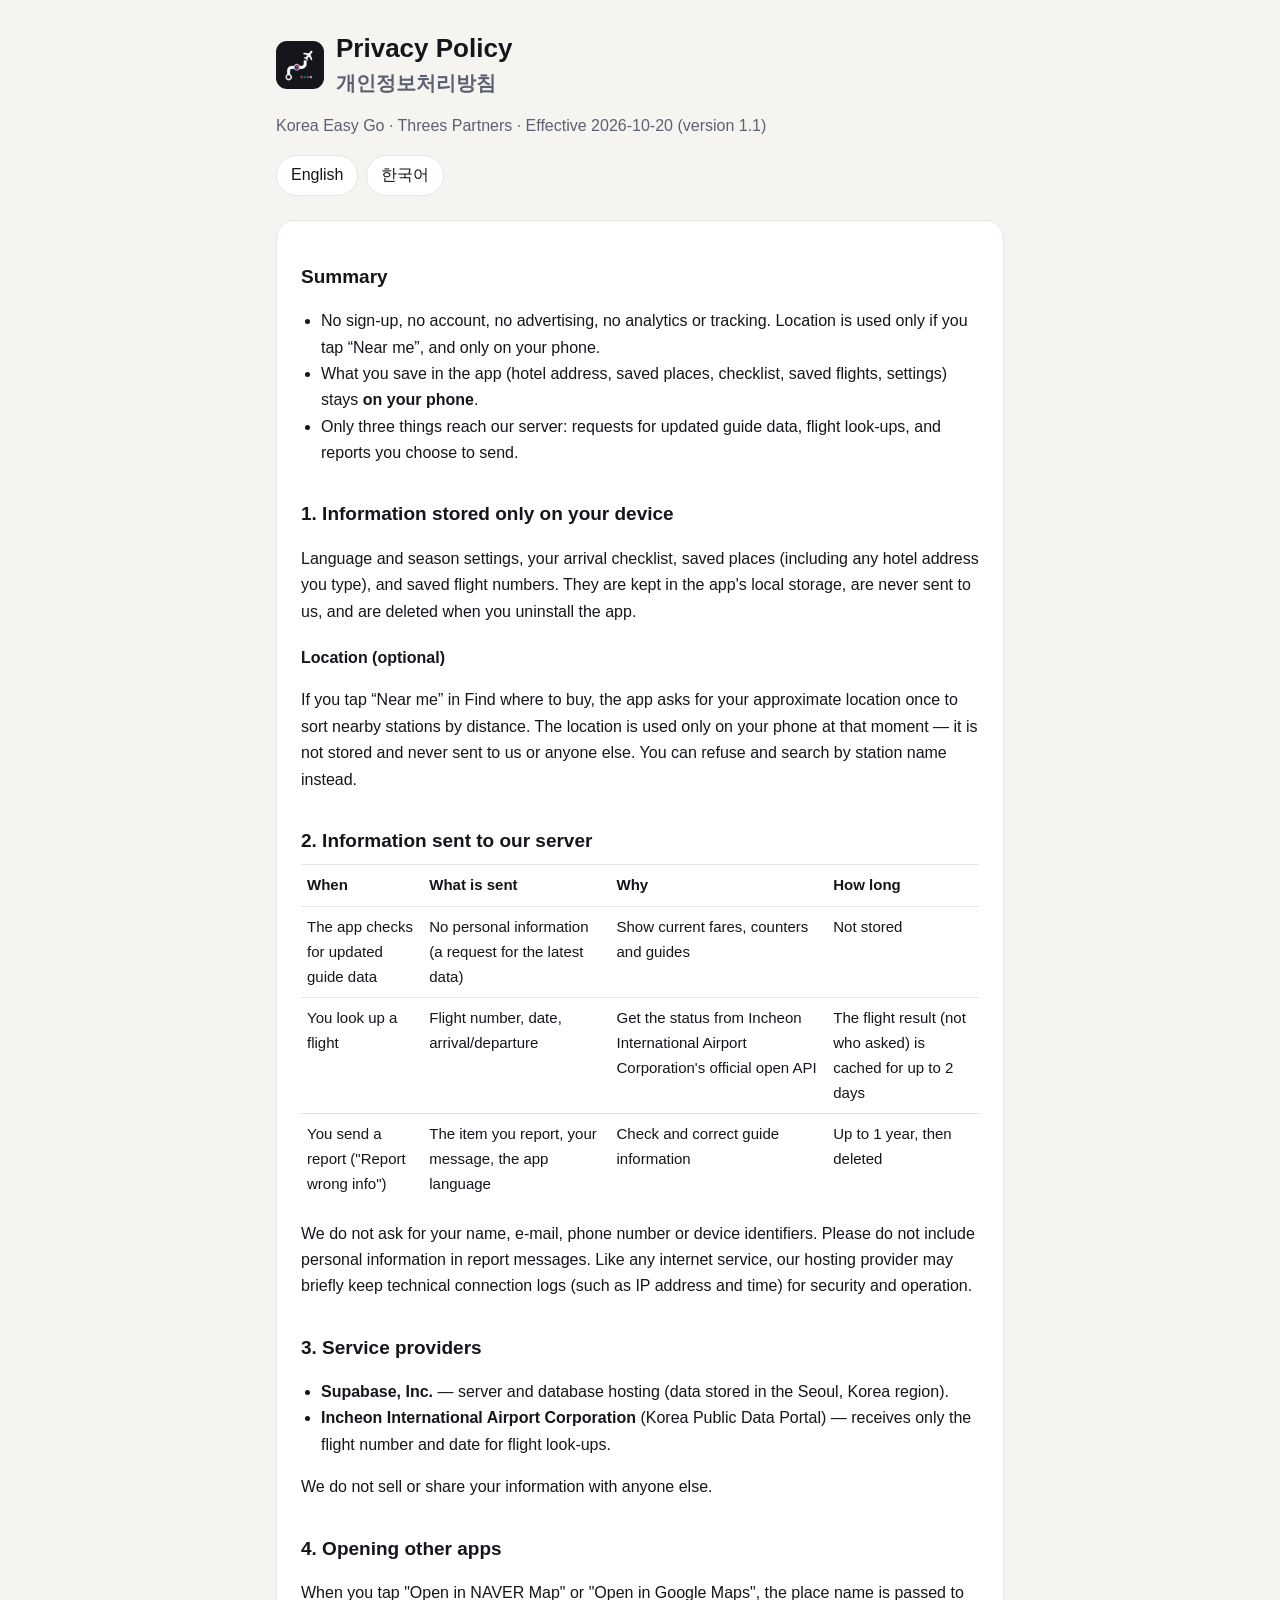
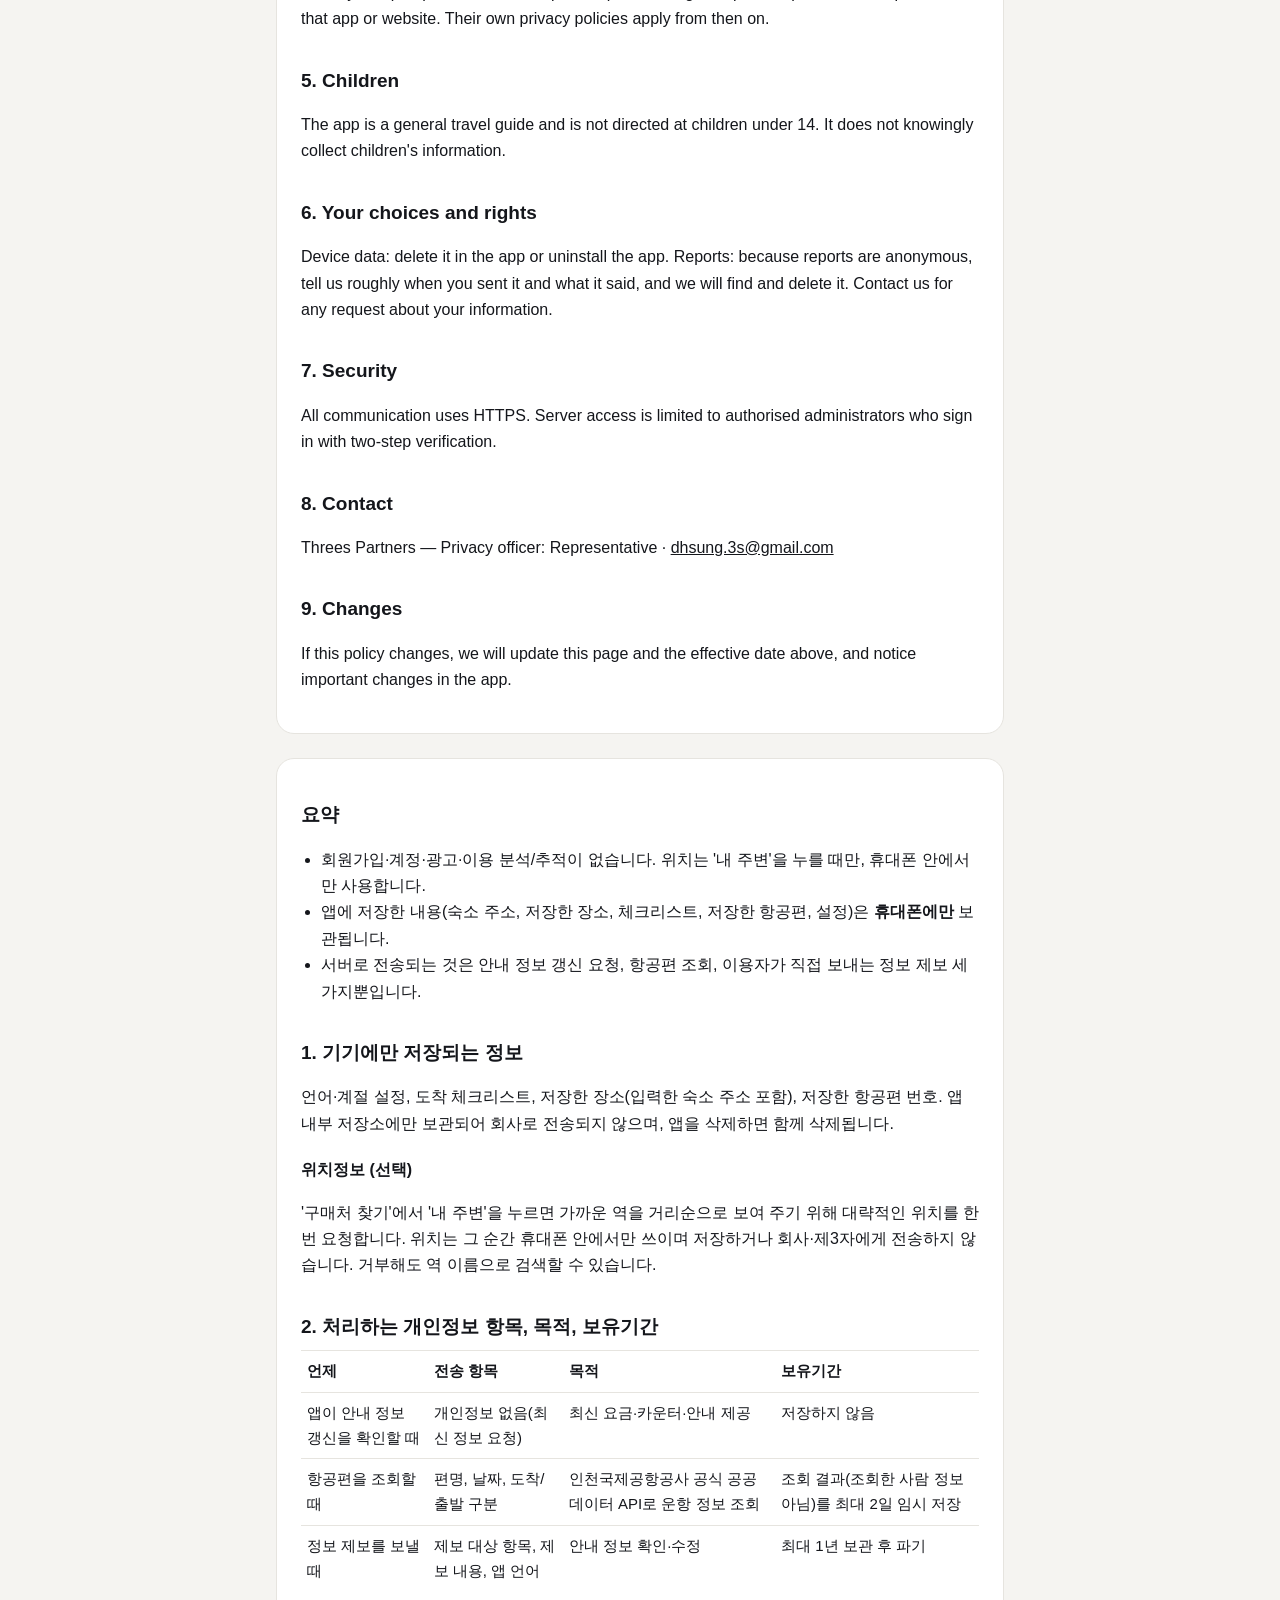
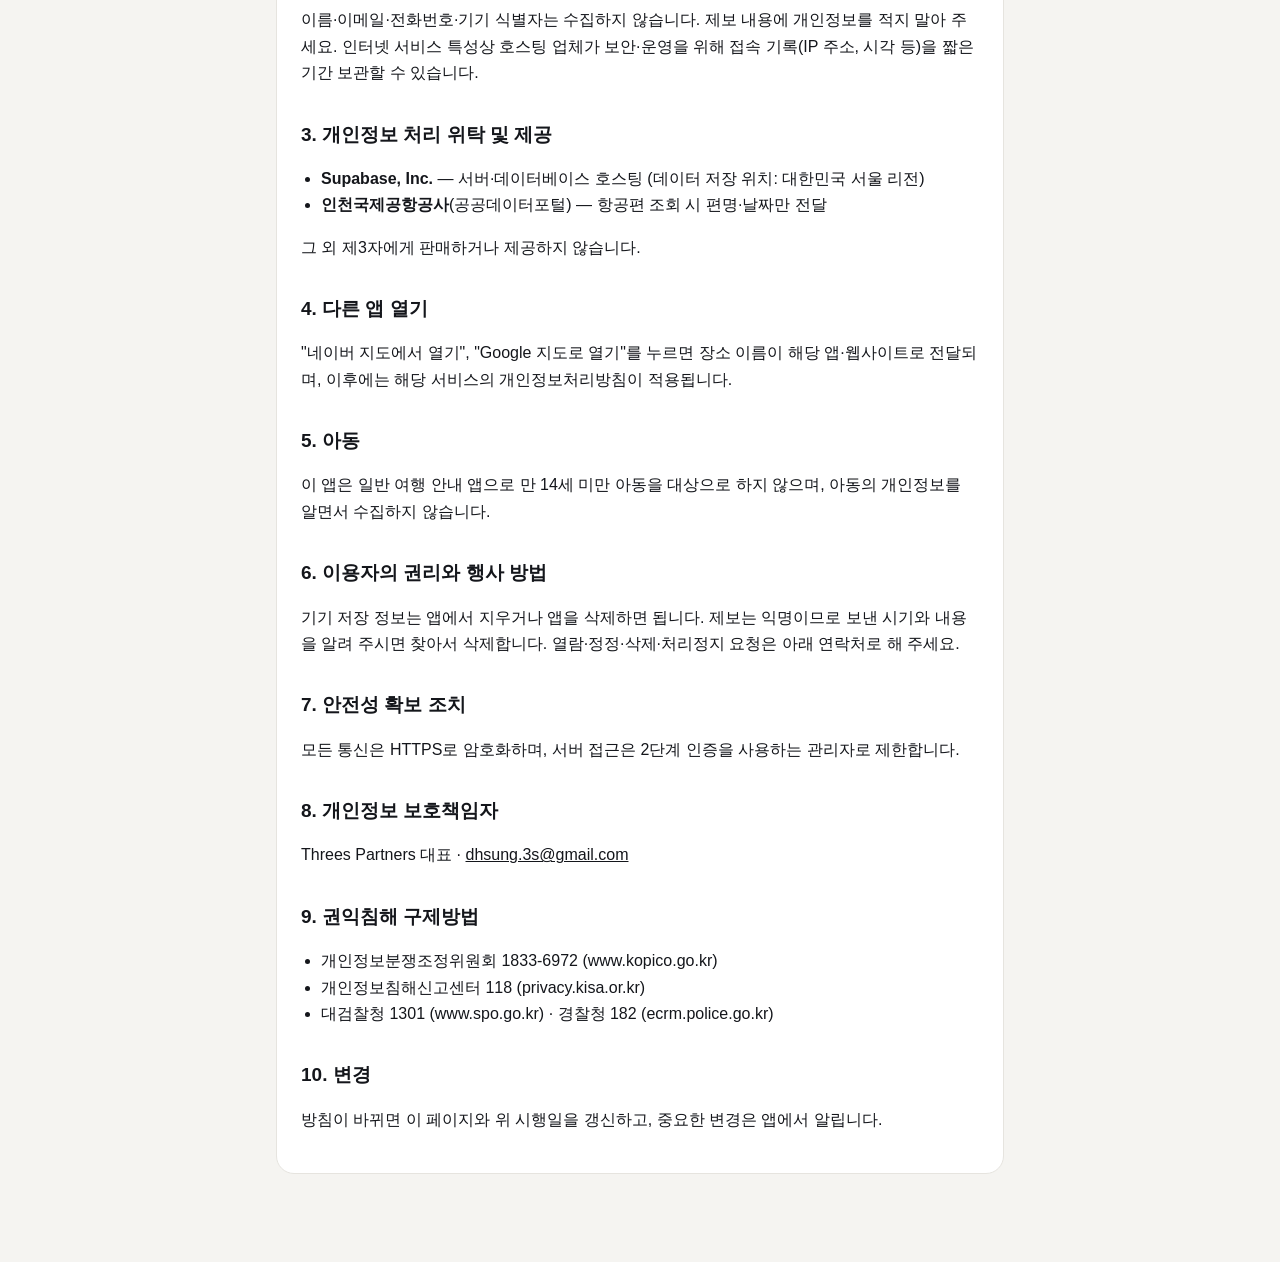
==== privacy/index.html @ 5c0b3c3f "Add files via upload" ====
<!doctype html>
<html lang="en">
<head>
<meta charset="utf-8">
<meta name="viewport" content="width=device-width,initial-scale=1">
<title>Privacy Policy — Korea Easy Go</title>
<link rel="icon" href="../icon.png">
<link rel="stylesheet" href="../style.css">
</head>
<body>
<main>
  <header><img src="../icon.png" alt=""><h1>Privacy Policy<br><span class="muted" style="font-size:20px">개인정보처리방침</span></h1></header>
  <p class="muted">Korea Easy Go · Threes Partners · Effective 2026-10-20 (version 1.1)</p>
  <nav class="lang"><a href="#en">English</a><a href="#ko">한국어</a></nav>

  <!-- ─────────────────────────── English ─────────────────────────── -->
  <section id="en" lang="en">
    <h2>Summary</h2>
    <ul>
      <li>No sign-up, no account, no advertising, no analytics or tracking. Location is used only if you tap “Near me”, and only on your phone.</li>
      <li>What you save in the app (hotel address, saved places, checklist, saved flights, settings) stays <strong>on your phone</strong>.</li>
      <li>Only three things reach our server: requests for updated guide data, flight look-ups, and reports you choose to send.</li>
    </ul>

    <h2>1. Information stored only on your device</h2>
    <p>Language and season settings, your arrival checklist, saved places (including any hotel address you type), and saved flight numbers.
      They are kept in the app's local storage, are never sent to us, and are deleted when you uninstall the app.</p>
    <h3>Location (optional)</h3>
    <p>If you tap “Near me” in Find where to buy, the app asks for your approximate location once to sort nearby stations by distance.
      The location is used only on your phone at that moment — it is not stored and never sent to us or anyone else. You can refuse and search by station name instead.</p>

    <h2>2. Information sent to our server</h2>
    <table>
      <tr><th>When</th><th>What is sent</th><th>Why</th><th>How long</th></tr>
      <tr><td>The app checks for updated guide data</td><td>No personal information (a request for the latest data)</td><td>Show current fares, counters and guides</td><td>Not stored</td></tr>
      <tr><td>You look up a flight</td><td>Flight number, date, arrival/departure</td><td>Get the status from Incheon International Airport Corporation's official open API</td><td>The flight result (not who asked) is cached for up to 2 days</td></tr>
      <tr><td>You send a report ("Report wrong info")</td><td>The item you report, your message, the app language</td><td>Check and correct guide information</td><td>Up to 1 year, then deleted</td></tr>
    </table>
    <p>We do not ask for your name, e-mail, phone number or device identifiers. Please do not include personal information in report messages.
      Like any internet service, our hosting provider may briefly keep technical connection logs (such as IP address and time) for security and operation.</p>

    <h2>3. Service providers</h2>
    <ul>
      <li><strong>Supabase, Inc.</strong> — server and database hosting (data stored in the Seoul, Korea region).</li>
      <li><strong>Incheon International Airport Corporation</strong> (Korea Public Data Portal) — receives only the flight number and date for flight look-ups.</li>
    </ul>
    <p>We do not sell or share your information with anyone else.</p>

    <h2>4. Opening other apps</h2>
    <p>When you tap "Open in NAVER Map" or "Open in Google Maps", the place name is passed to that app or website. Their own privacy policies apply from then on.</p>

    <h2>5. Children</h2>
    <p>The app is a general travel guide and is not directed at children under 14. It does not knowingly collect children's information.</p>

    <h2>6. Your choices and rights</h2>
    <p>Device data: delete it in the app or uninstall the app. Reports: because reports are anonymous, tell us roughly when you sent it and what it said, and we will find and delete it.
      Contact us for any request about your information.</p>

    <h2>7. Security</h2>
    <p>All communication uses HTTPS. Server access is limited to authorised administrators who sign in with two-step verification.</p>

    <h2>8. Contact</h2>
    <p>Threes Partners — Privacy officer: Representative · <a href="mailto:dhsung.3s@gmail.com">dhsung.3s@gmail.com</a></p>

    <h2>9. Changes</h2>
    <p>If this policy changes, we will update this page and the effective date above, and notice important changes in the app.</p>
  </section>

  <!-- ─────────────────────────── 한국어 ─────────────────────────── -->
  <section id="ko" lang="ko">
    <h2>요약</h2>
    <ul>
      <li>회원가입·계정·광고·이용 분석/추적이 없습니다. 위치는 '내 주변'을 누를 때만, 휴대폰 안에서만 사용합니다.</li>
      <li>앱에 저장한 내용(숙소 주소, 저장한 장소, 체크리스트, 저장한 항공편, 설정)은 <strong>휴대폰에만</strong> 보관됩니다.</li>
      <li>서버로 전송되는 것은 안내 정보 갱신 요청, 항공편 조회, 이용자가 직접 보내는 정보 제보 세 가지뿐입니다.</li>
    </ul>

    <h2>1. 기기에만 저장되는 정보</h2>
    <p>언어·계절 설정, 도착 체크리스트, 저장한 장소(입력한 숙소 주소 포함), 저장한 항공편 번호. 앱 내부 저장소에만 보관되어 회사로 전송되지 않으며, 앱을 삭제하면 함께 삭제됩니다.</p>
    <h3>위치정보 (선택)</h3>
    <p>'구매처 찾기'에서 '내 주변'을 누르면 가까운 역을 거리순으로 보여 주기 위해 대략적인 위치를 한 번 요청합니다.
      위치는 그 순간 휴대폰 안에서만 쓰이며 저장하거나 회사·제3자에게 전송하지 않습니다. 거부해도 역 이름으로 검색할 수 있습니다.</p>

    <h2>2. 처리하는 개인정보 항목, 목적, 보유기간</h2>
    <table>
      <tr><th>언제</th><th>전송 항목</th><th>목적</th><th>보유기간</th></tr>
      <tr><td>앱이 안내 정보 갱신을 확인할 때</td><td>개인정보 없음(최신 정보 요청)</td><td>최신 요금·카운터·안내 제공</td><td>저장하지 않음</td></tr>
      <tr><td>항공편을 조회할 때</td><td>편명, 날짜, 도착/출발 구분</td><td>인천국제공항공사 공식 공공데이터 API로 운항 정보 조회</td><td>조회 결과(조회한 사람 정보 아님)를 최대 2일 임시 저장</td></tr>
      <tr><td>정보 제보를 보낼 때</td><td>제보 대상 항목, 제보 내용, 앱 언어</td><td>안내 정보 확인·수정</td><td>최대 1년 보관 후 파기</td></tr>
    </table>
    <p>이름·이메일·전화번호·기기 식별자는 수집하지 않습니다. 제보 내용에 개인정보를 적지 말아 주세요.
      인터넷 서비스 특성상 호스팅 업체가 보안·운영을 위해 접속 기록(IP 주소, 시각 등)을 짧은 기간 보관할 수 있습니다.</p>

    <h2>3. 개인정보 처리 위탁 및 제공</h2>
    <ul>
      <li><strong>Supabase, Inc.</strong> — 서버·데이터베이스 호스팅 (데이터 저장 위치: 대한민국 서울 리전)</li>
      <li><strong>인천국제공항공사</strong>(공공데이터포털) — 항공편 조회 시 편명·날짜만 전달</li>
    </ul>
    <p>그 외 제3자에게 판매하거나 제공하지 않습니다.</p>

    <h2>4. 다른 앱 열기</h2>
    <p>"네이버 지도에서 열기", "Google 지도로 열기"를 누르면 장소 이름이 해당 앱·웹사이트로 전달되며, 이후에는 해당 서비스의 개인정보처리방침이 적용됩니다.</p>

    <h2>5. 아동</h2>
    <p>이 앱은 일반 여행 안내 앱으로 만 14세 미만 아동을 대상으로 하지 않으며, 아동의 개인정보를 알면서 수집하지 않습니다.</p>

    <h2>6. 이용자의 권리와 행사 방법</h2>
    <p>기기 저장 정보는 앱에서 지우거나 앱을 삭제하면 됩니다. 제보는 익명이므로 보낸 시기와 내용을 알려 주시면 찾아서 삭제합니다.
      열람·정정·삭제·처리정지 요청은 아래 연락처로 해 주세요.</p>

    <h2>7. 안전성 확보 조치</h2>
    <p>모든 통신은 HTTPS로 암호화하며, 서버 접근은 2단계 인증을 사용하는 관리자로 제한합니다.</p>

    <h2>8. 개인정보 보호책임자</h2>
    <p>Threes Partners 대표 · <a href="mailto:dhsung.3s@gmail.com">dhsung.3s@gmail.com</a></p>

    <h2>9. 권익침해 구제방법</h2>
    <ul>
      <li>개인정보분쟁조정위원회 1833-6972 (www.kopico.go.kr)</li>
      <li>개인정보침해신고센터 118 (privacy.kisa.or.kr)</li>
      <li>대검찰청 1301 (www.spo.go.kr) · 경찰청 182 (ecrm.police.go.kr)</li>
    </ul>

    <h2>10. 변경</h2>
    <p>방침이 바뀌면 이 페이지와 위 시행일을 갱신하고, 중요한 변경은 앱에서 알립니다.</p>
  </section>
</main>
</body>
</html>
---- style.css ----
:root{--ink:#14161B;--muted:#5B6170;--line:#E6E4DF;--canvas:#F5F4F1;--surface:#fff}
@media (prefers-color-scheme:dark){:root{--ink:#F1F0EC;--muted:#A8ACB6;--line:#2E3138;--canvas:#14161B;--surface:#1C1F25}}
*{box-sizing:border-box}
body{margin:0;background:var(--canvas);color:var(--ink);font:16px/1.65 -apple-system,BlinkMacSystemFont,"Segoe UI","Apple SD Gothic Neo","Noto Sans KR",sans-serif}
main{max-width:760px;margin:0 auto;padding:32px 16px 64px}
header{display:flex;align-items:center;gap:12px;margin-bottom:8px}
header img{width:48px;height:48px;border-radius:11px}
h1{font-size:26px;line-height:1.25;margin:0}
h2{font-size:19px;margin:32px 0 8px}
h3{font-size:16px;margin:20px 0 4px}
a{color:inherit}
.muted{color:var(--muted)}
nav.lang{display:flex;gap:8px;margin:16px 0 24px}
nav.lang a{padding:6px 14px;border:1px solid var(--line);border-radius:999px;text-decoration:none;background:var(--surface)}
section{background:var(--surface);border:1px solid var(--line);border-radius:18px;padding:8px 24px 24px;margin-bottom:24px}
table{border-collapse:collapse;width:100%;font-size:15px}
th,td{border-top:1px solid var(--line);padding:8px 6px;text-align:left;vertical-align:top}
ul{padding-left:20px}
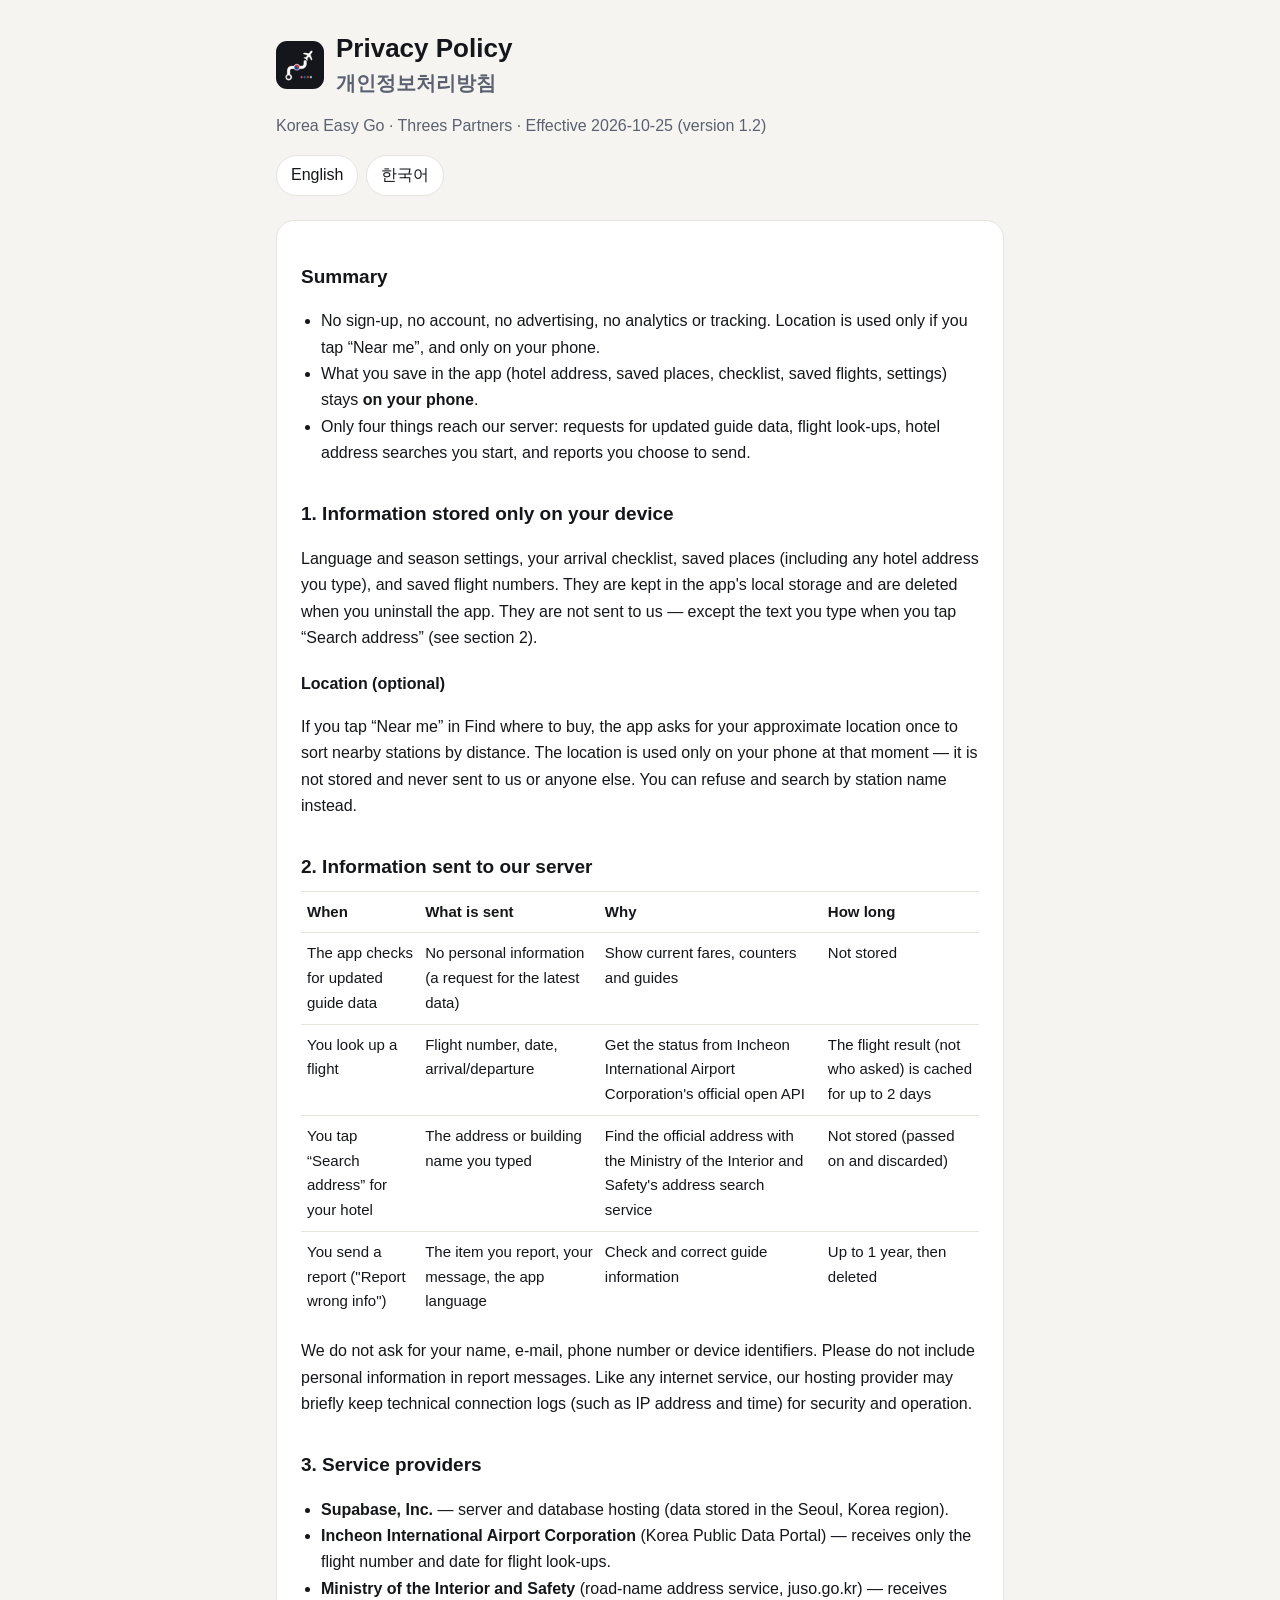
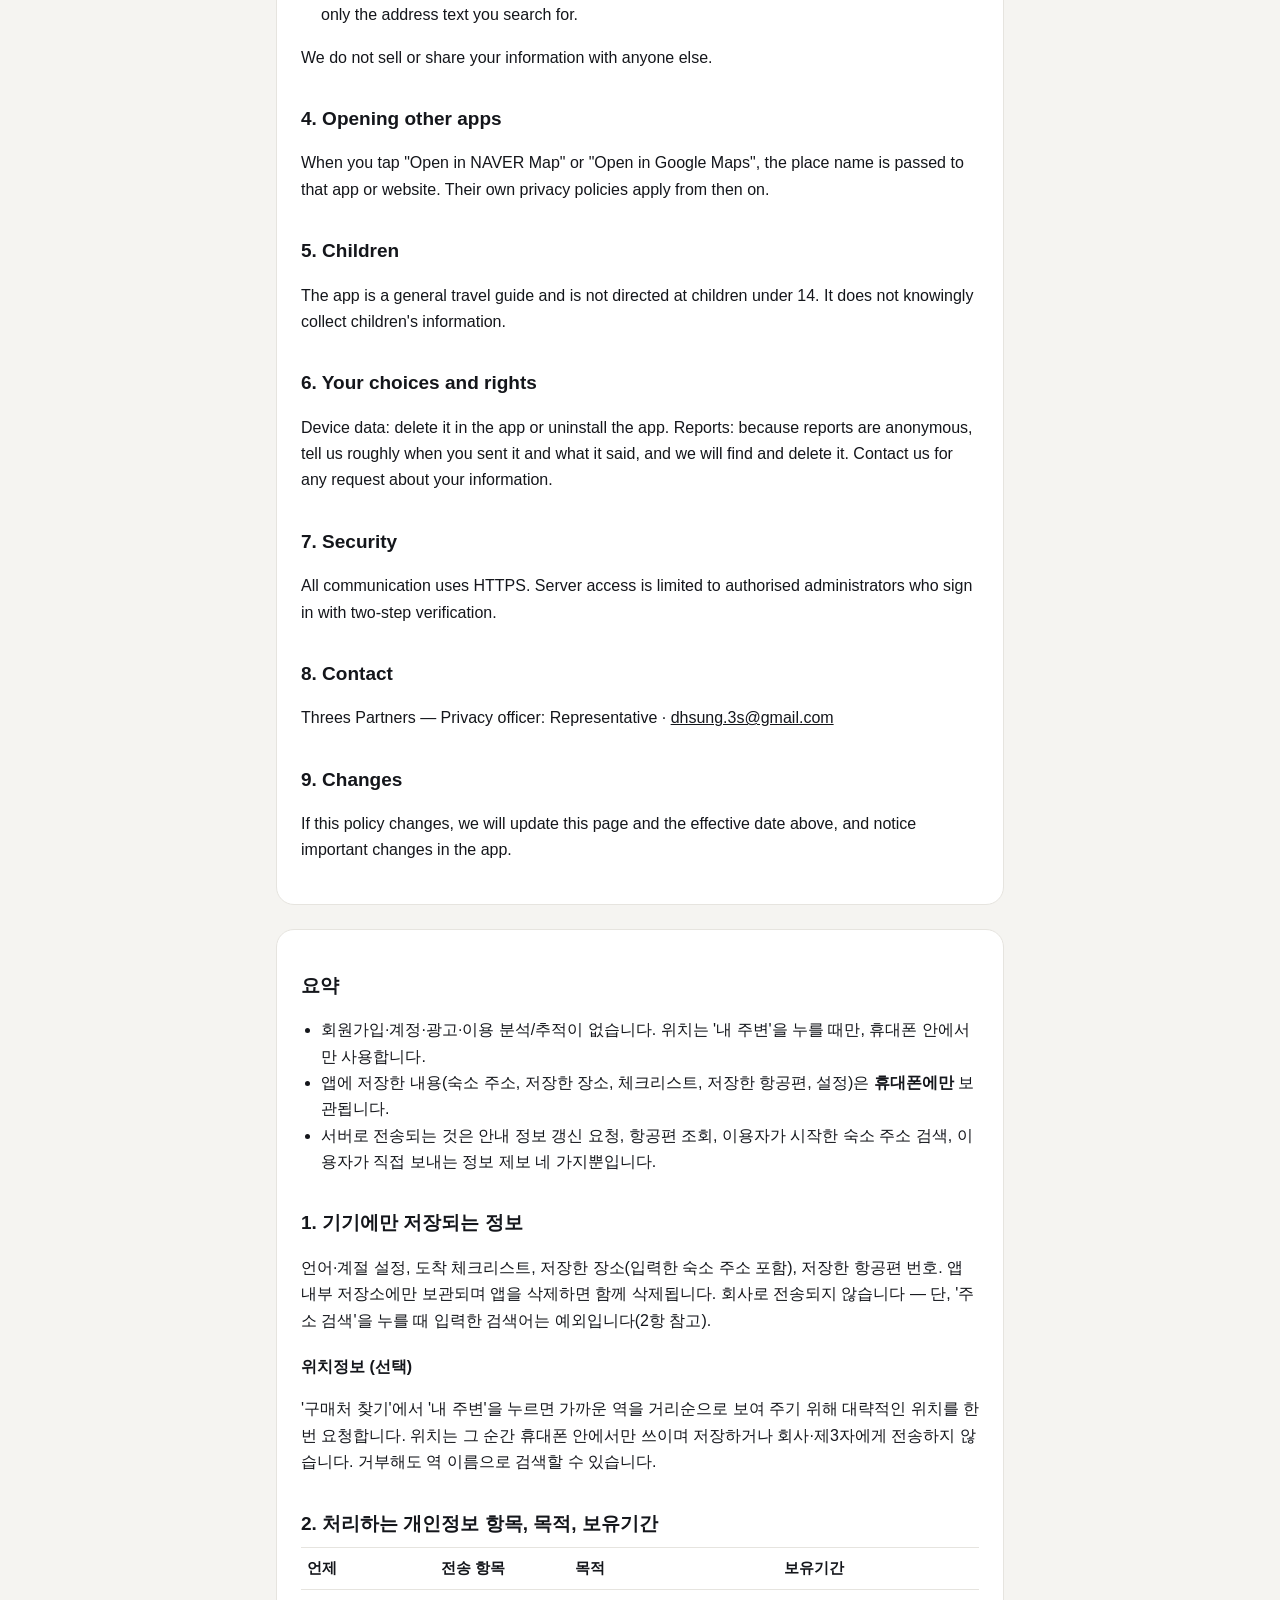
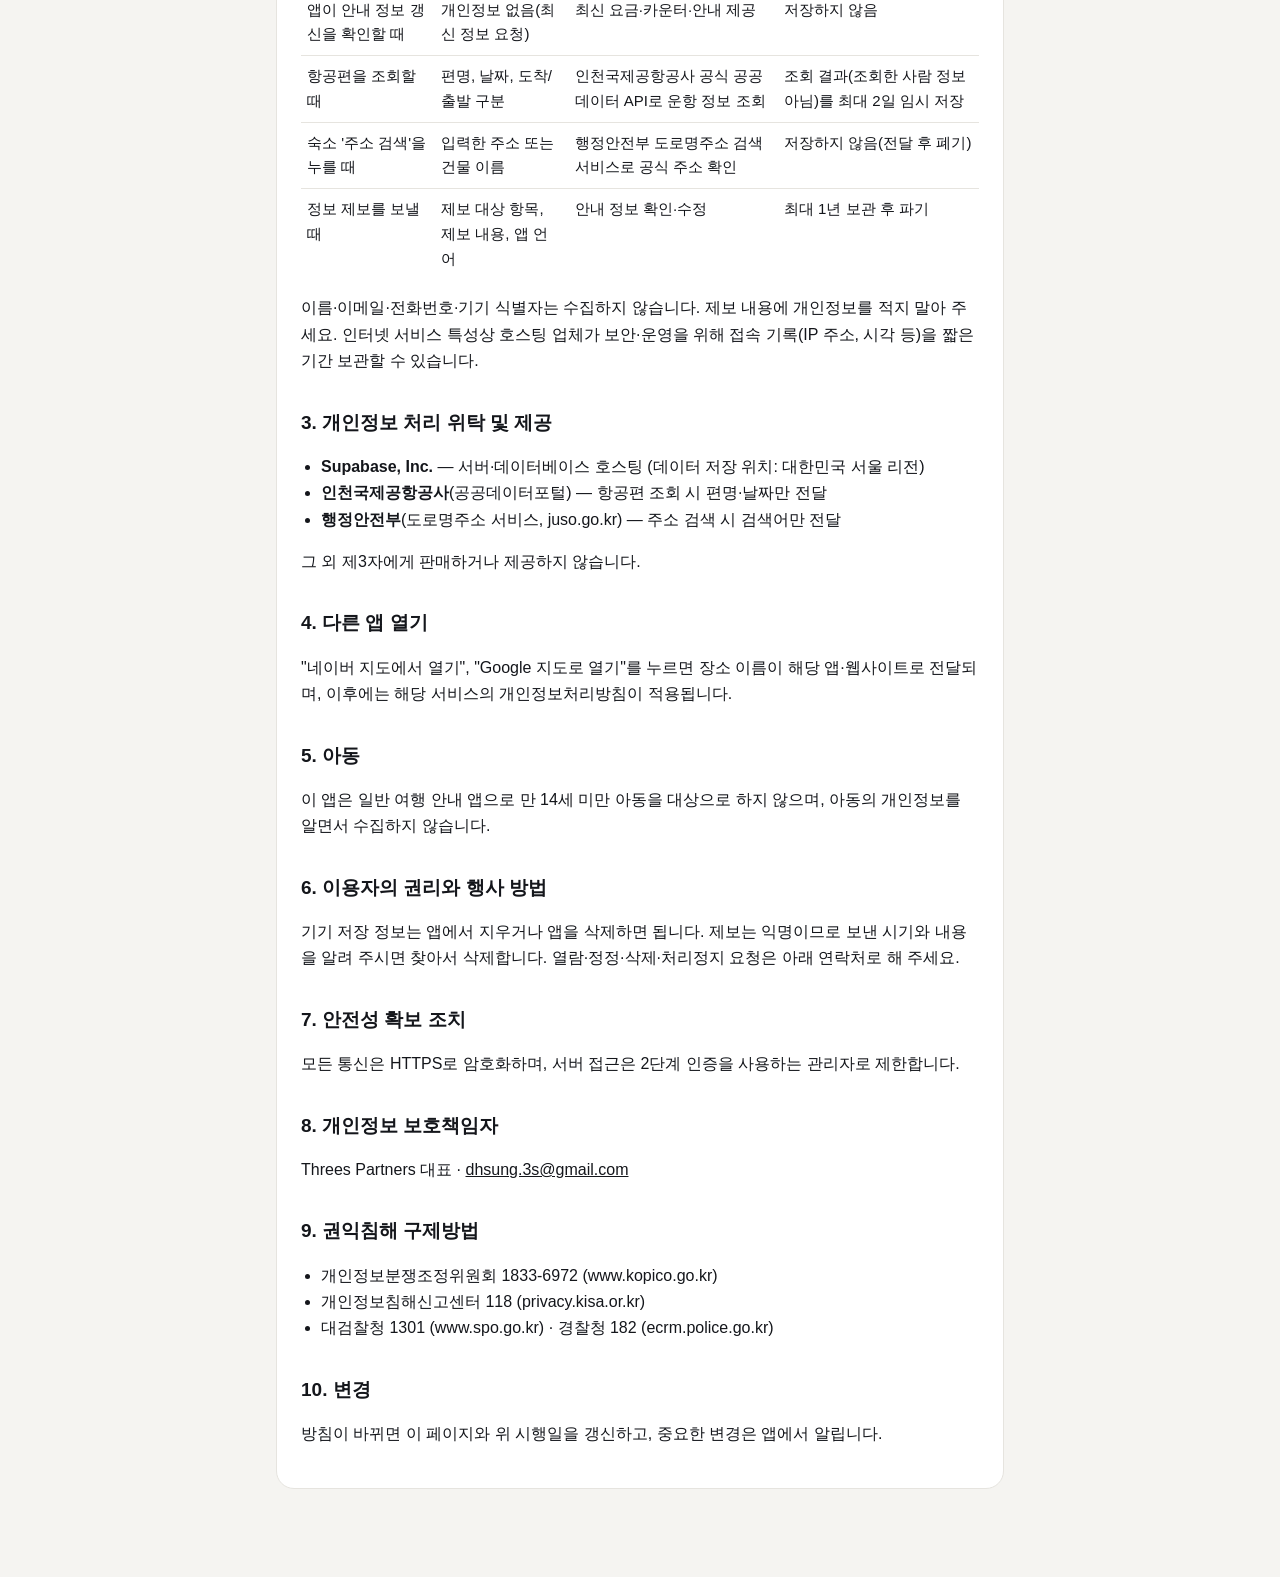
==== commit 606444f1: "Privacy policy v1.2: hotel address search (MOIS)" ====
--- a/privacy/index.html
+++ b/privacy/index.html
@@ -10,7 +10,7 @@
 <body>
 <main>
   <header><img src="../icon.png" alt=""><h1>Privacy Policy<br><span class="muted" style="font-size:20px">개인정보처리방침</span></h1></header>
-  <p class="muted">Korea Easy Go · Threes Partners · Effective 2026-10-20 (version 1.1)</p>
+  <p class="muted">Korea Easy Go · Threes Partners · Effective 2026-10-25 (version 1.2)</p>
   <nav class="lang"><a href="#en">English</a><a href="#ko">한국어</a></nav>
 
   <!-- ─────────────────────────── English ─────────────────────────── -->
@@ -19,12 +19,12 @@
     <ul>
       <li>No sign-up, no account, no advertising, no analytics or tracking. Location is used only if you tap “Near me”, and only on your phone.</li>
       <li>What you save in the app (hotel address, saved places, checklist, saved flights, settings) stays <strong>on your phone</strong>.</li>
-      <li>Only three things reach our server: requests for updated guide data, flight look-ups, and reports you choose to send.</li>
+      <li>Only four things reach our server: requests for updated guide data, flight look-ups, hotel address searches you start, and reports you choose to send.</li>
     </ul>
 
     <h2>1. Information stored only on your device</h2>
     <p>Language and season settings, your arrival checklist, saved places (including any hotel address you type), and saved flight numbers.
-      They are kept in the app's local storage, are never sent to us, and are deleted when you uninstall the app.</p>
+      They are kept in the app's local storage and are deleted when you uninstall the app. They are not sent to us — except the text you type when you tap “Search address” (see section 2).</p>
     <h3>Location (optional)</h3>
     <p>If you tap “Near me” in Find where to buy, the app asks for your approximate location once to sort nearby stations by distance.
       The location is used only on your phone at that moment — it is not stored and never sent to us or anyone else. You can refuse and search by station name instead.</p>
@@ -34,6 +34,7 @@
       <tr><th>When</th><th>What is sent</th><th>Why</th><th>How long</th></tr>
       <tr><td>The app checks for updated guide data</td><td>No personal information (a request for the latest data)</td><td>Show current fares, counters and guides</td><td>Not stored</td></tr>
       <tr><td>You look up a flight</td><td>Flight number, date, arrival/departure</td><td>Get the status from Incheon International Airport Corporation's official open API</td><td>The flight result (not who asked) is cached for up to 2 days</td></tr>
+      <tr><td>You tap “Search address” for your hotel</td><td>The address or building name you typed</td><td>Find the official address with the Ministry of the Interior and Safety's address search service</td><td>Not stored (passed on and discarded)</td></tr>
       <tr><td>You send a report ("Report wrong info")</td><td>The item you report, your message, the app language</td><td>Check and correct guide information</td><td>Up to 1 year, then deleted</td></tr>
     </table>
     <p>We do not ask for your name, e-mail, phone number or device identifiers. Please do not include personal information in report messages.
@@ -43,6 +44,7 @@
     <ul>
       <li><strong>Supabase, Inc.</strong> — server and database hosting (data stored in the Seoul, Korea region).</li>
       <li><strong>Incheon International Airport Corporation</strong> (Korea Public Data Portal) — receives only the flight number and date for flight look-ups.</li>
+      <li><strong>Ministry of the Interior and Safety</strong> (road-name address service, juso.go.kr) — receives only the address text you search for.</li>
     </ul>
     <p>We do not sell or share your information with anyone else.</p>
 
@@ -72,11 +74,11 @@
     <ul>
       <li>회원가입·계정·광고·이용 분석/추적이 없습니다. 위치는 '내 주변'을 누를 때만, 휴대폰 안에서만 사용합니다.</li>
       <li>앱에 저장한 내용(숙소 주소, 저장한 장소, 체크리스트, 저장한 항공편, 설정)은 <strong>휴대폰에만</strong> 보관됩니다.</li>
-      <li>서버로 전송되는 것은 안내 정보 갱신 요청, 항공편 조회, 이용자가 직접 보내는 정보 제보 세 가지뿐입니다.</li>
+      <li>서버로 전송되는 것은 안내 정보 갱신 요청, 항공편 조회, 이용자가 시작한 숙소 주소 검색, 이용자가 직접 보내는 정보 제보 네 가지뿐입니다.</li>
     </ul>
 
     <h2>1. 기기에만 저장되는 정보</h2>
-    <p>언어·계절 설정, 도착 체크리스트, 저장한 장소(입력한 숙소 주소 포함), 저장한 항공편 번호. 앱 내부 저장소에만 보관되어 회사로 전송되지 않으며, 앱을 삭제하면 함께 삭제됩니다.</p>
+    <p>언어·계절 설정, 도착 체크리스트, 저장한 장소(입력한 숙소 주소 포함), 저장한 항공편 번호. 앱 내부 저장소에만 보관되며 앱을 삭제하면 함께 삭제됩니다. 회사로 전송되지 않습니다 — 단, '주소 검색'을 누를 때 입력한 검색어는 예외입니다(2항 참고).</p>
     <h3>위치정보 (선택)</h3>
     <p>'구매처 찾기'에서 '내 주변'을 누르면 가까운 역을 거리순으로 보여 주기 위해 대략적인 위치를 한 번 요청합니다.
       위치는 그 순간 휴대폰 안에서만 쓰이며 저장하거나 회사·제3자에게 전송하지 않습니다. 거부해도 역 이름으로 검색할 수 있습니다.</p>
@@ -86,6 +88,7 @@
       <tr><th>언제</th><th>전송 항목</th><th>목적</th><th>보유기간</th></tr>
       <tr><td>앱이 안내 정보 갱신을 확인할 때</td><td>개인정보 없음(최신 정보 요청)</td><td>최신 요금·카운터·안내 제공</td><td>저장하지 않음</td></tr>
       <tr><td>항공편을 조회할 때</td><td>편명, 날짜, 도착/출발 구분</td><td>인천국제공항공사 공식 공공데이터 API로 운항 정보 조회</td><td>조회 결과(조회한 사람 정보 아님)를 최대 2일 임시 저장</td></tr>
+      <tr><td>숙소 '주소 검색'을 누를 때</td><td>입력한 주소 또는 건물 이름</td><td>행정안전부 도로명주소 검색 서비스로 공식 주소 확인</td><td>저장하지 않음(전달 후 폐기)</td></tr>
       <tr><td>정보 제보를 보낼 때</td><td>제보 대상 항목, 제보 내용, 앱 언어</td><td>안내 정보 확인·수정</td><td>최대 1년 보관 후 파기</td></tr>
     </table>
     <p>이름·이메일·전화번호·기기 식별자는 수집하지 않습니다. 제보 내용에 개인정보를 적지 말아 주세요.
@@ -95,6 +98,7 @@
     <ul>
       <li><strong>Supabase, Inc.</strong> — 서버·데이터베이스 호스팅 (데이터 저장 위치: 대한민국 서울 리전)</li>
       <li><strong>인천국제공항공사</strong>(공공데이터포털) — 항공편 조회 시 편명·날짜만 전달</li>
+      <li><strong>행정안전부</strong>(도로명주소 서비스, juso.go.kr) — 주소 검색 시 검색어만 전달</li>
     </ul>
     <p>그 외 제3자에게 판매하거나 제공하지 않습니다.</p>
 
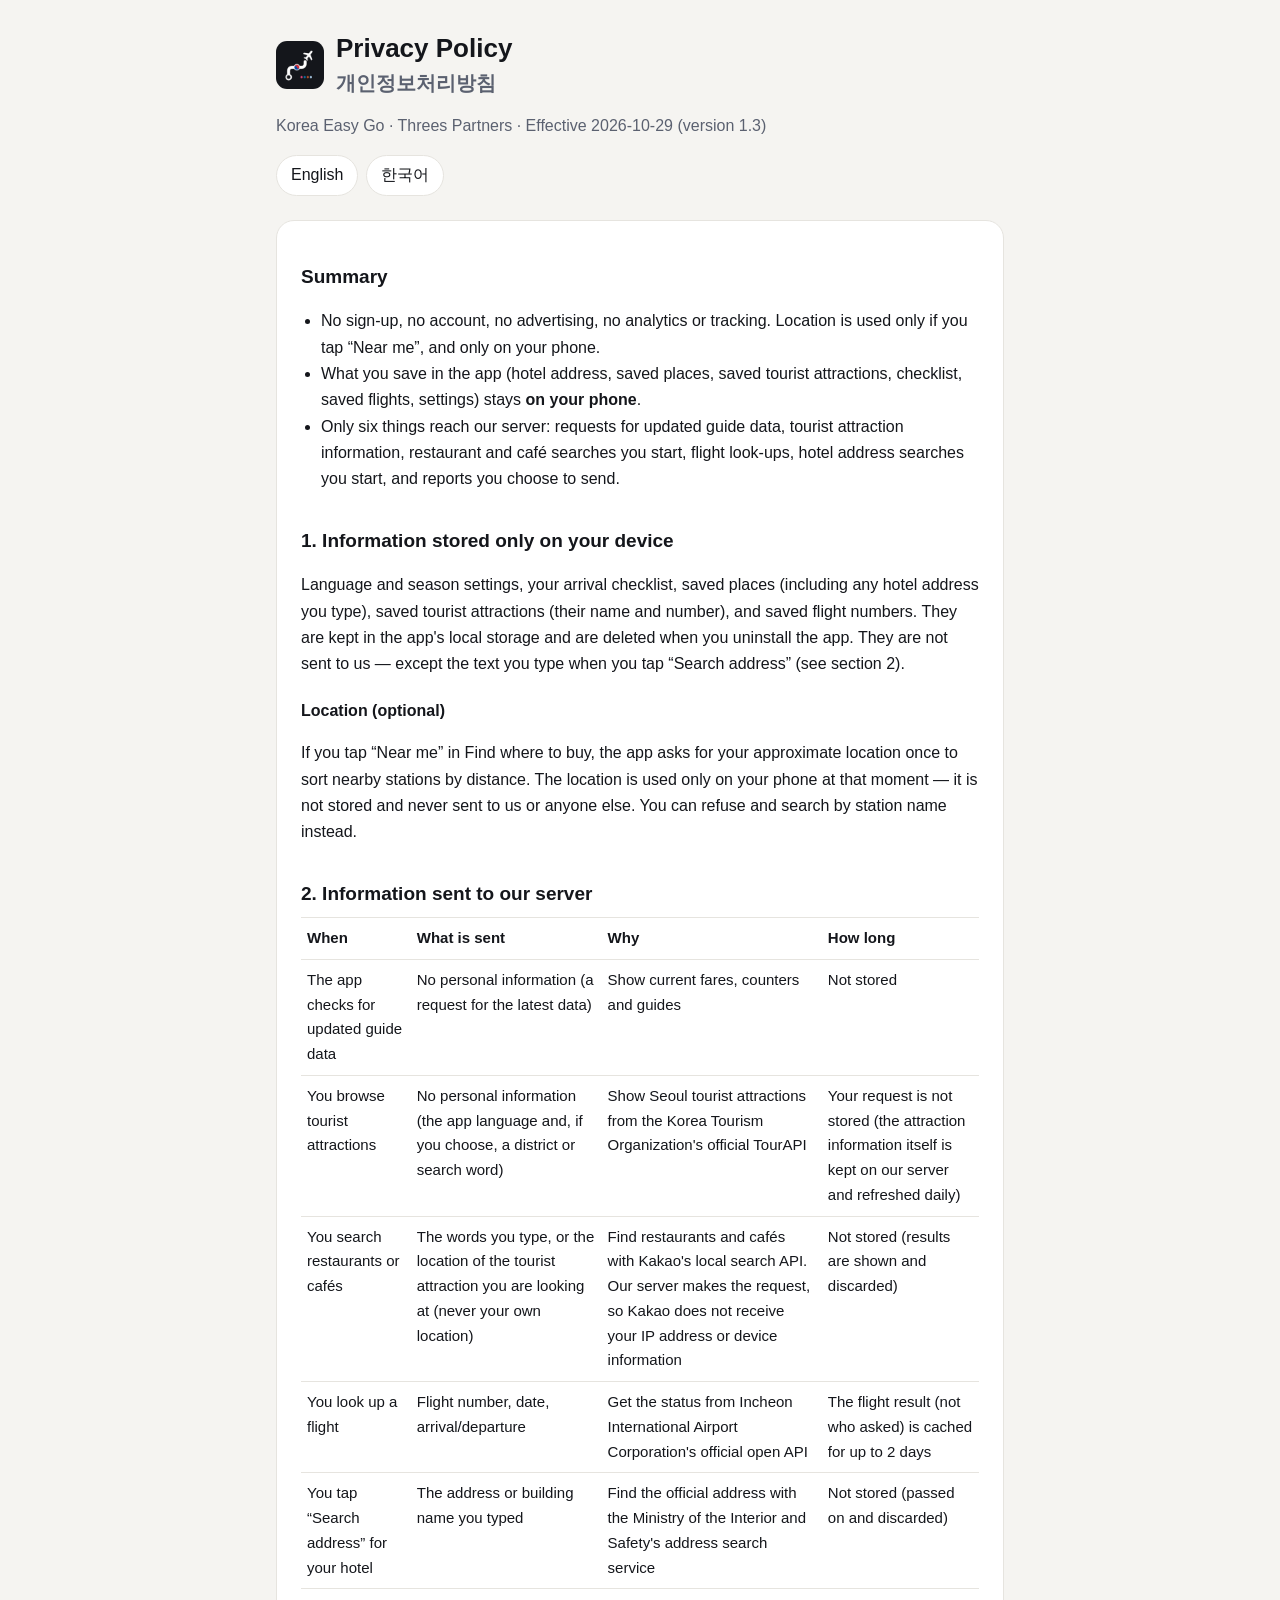
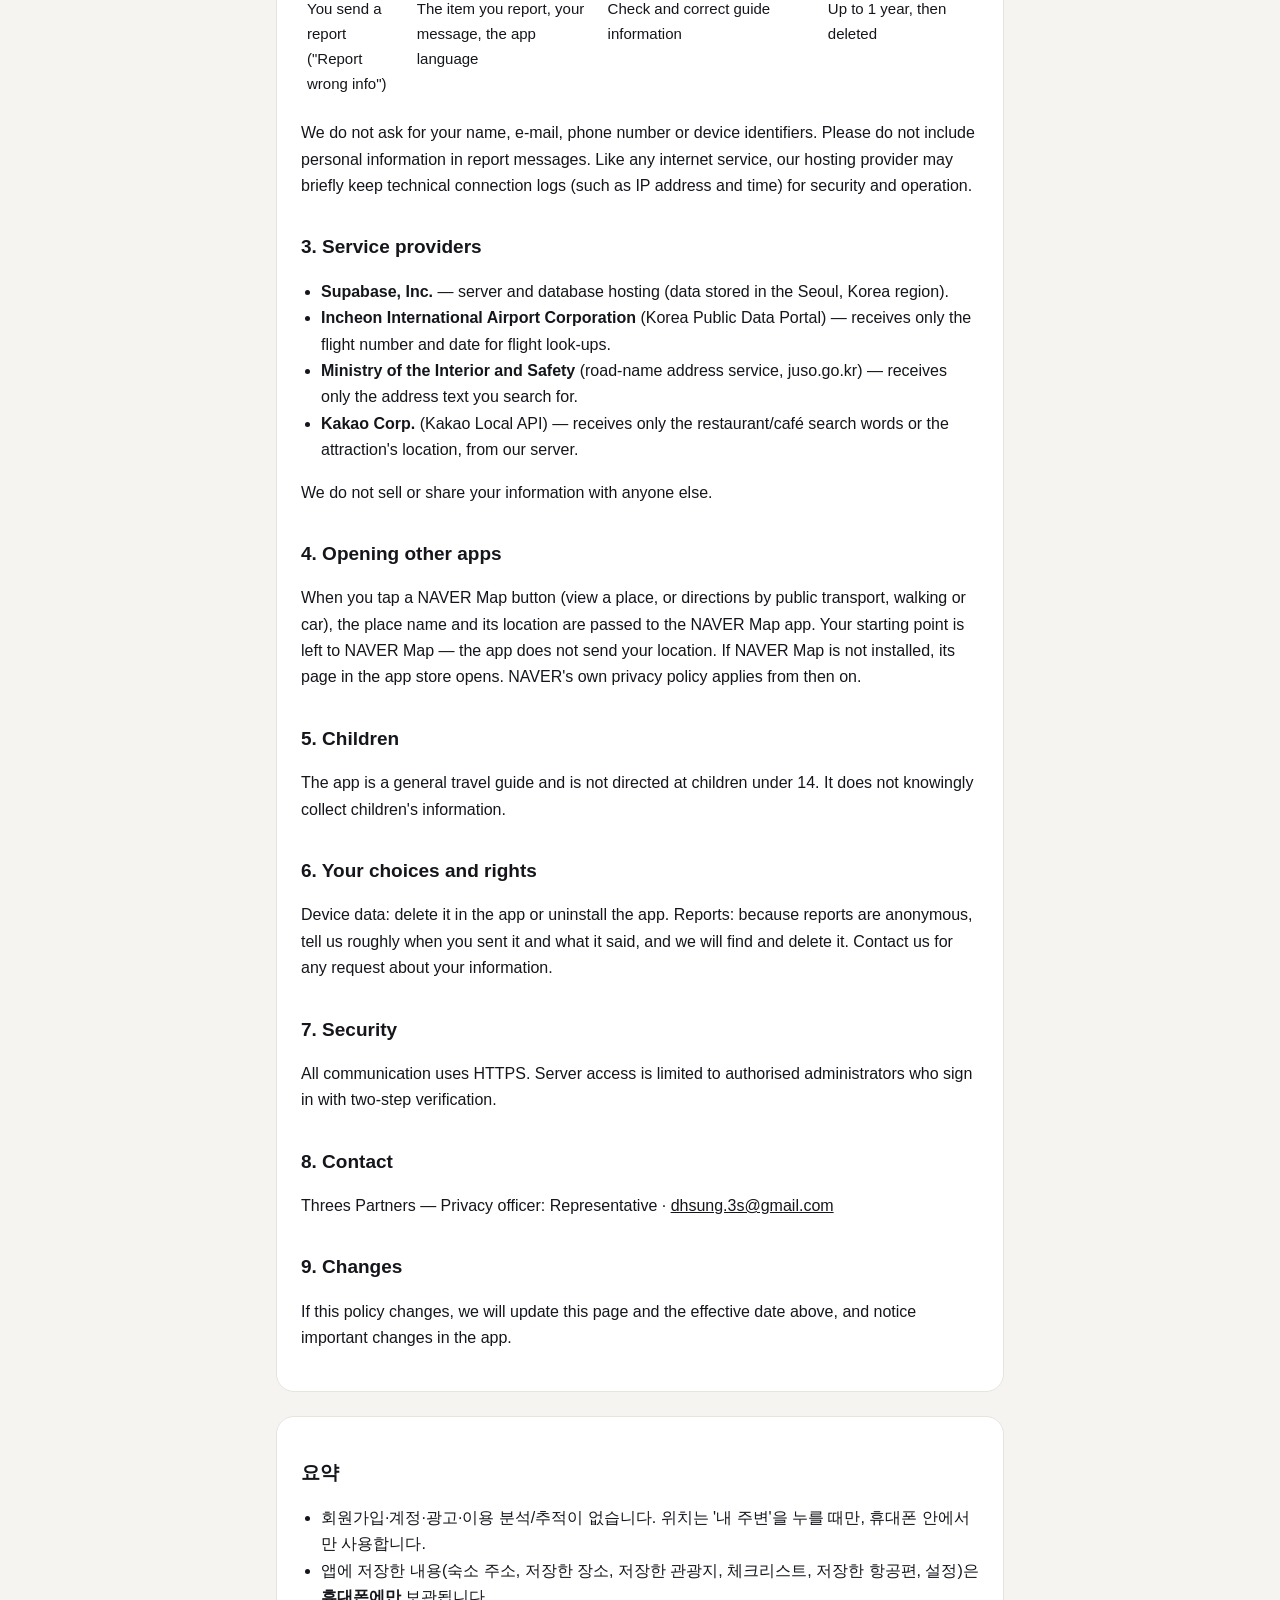
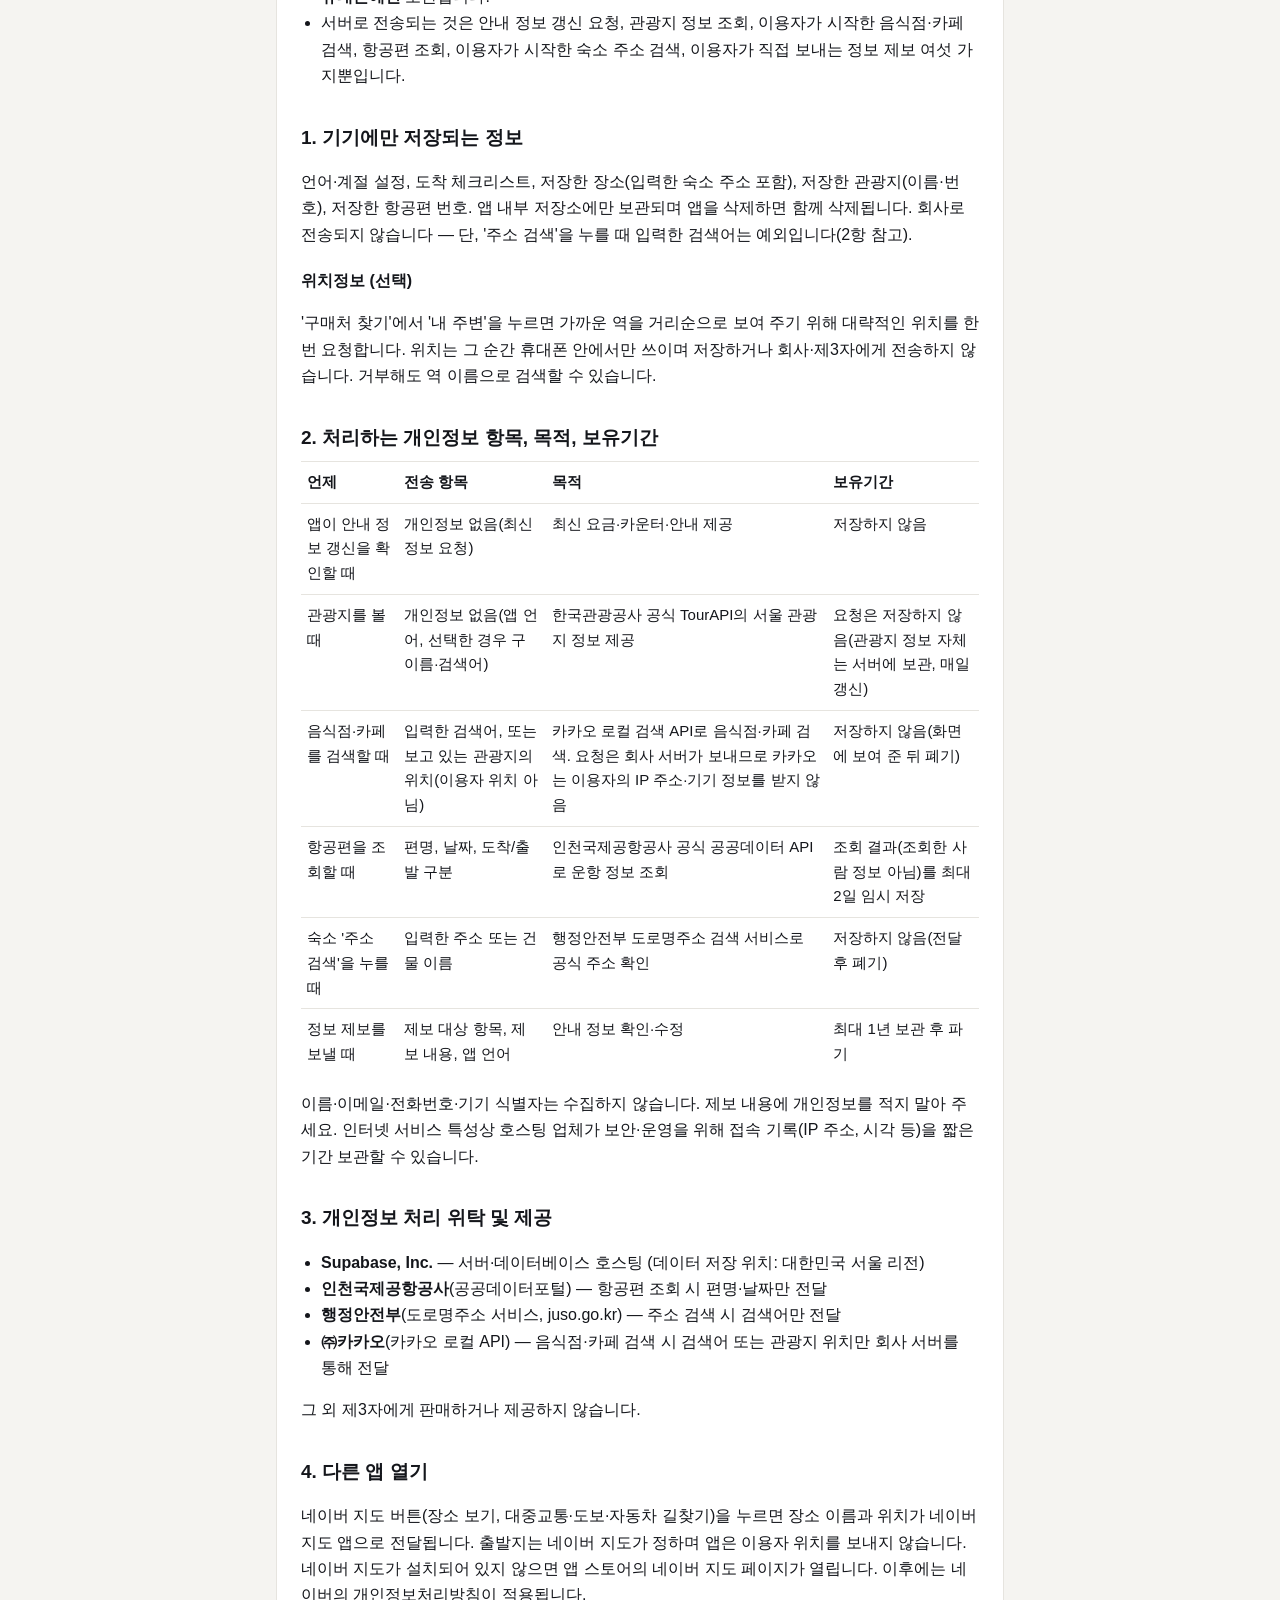
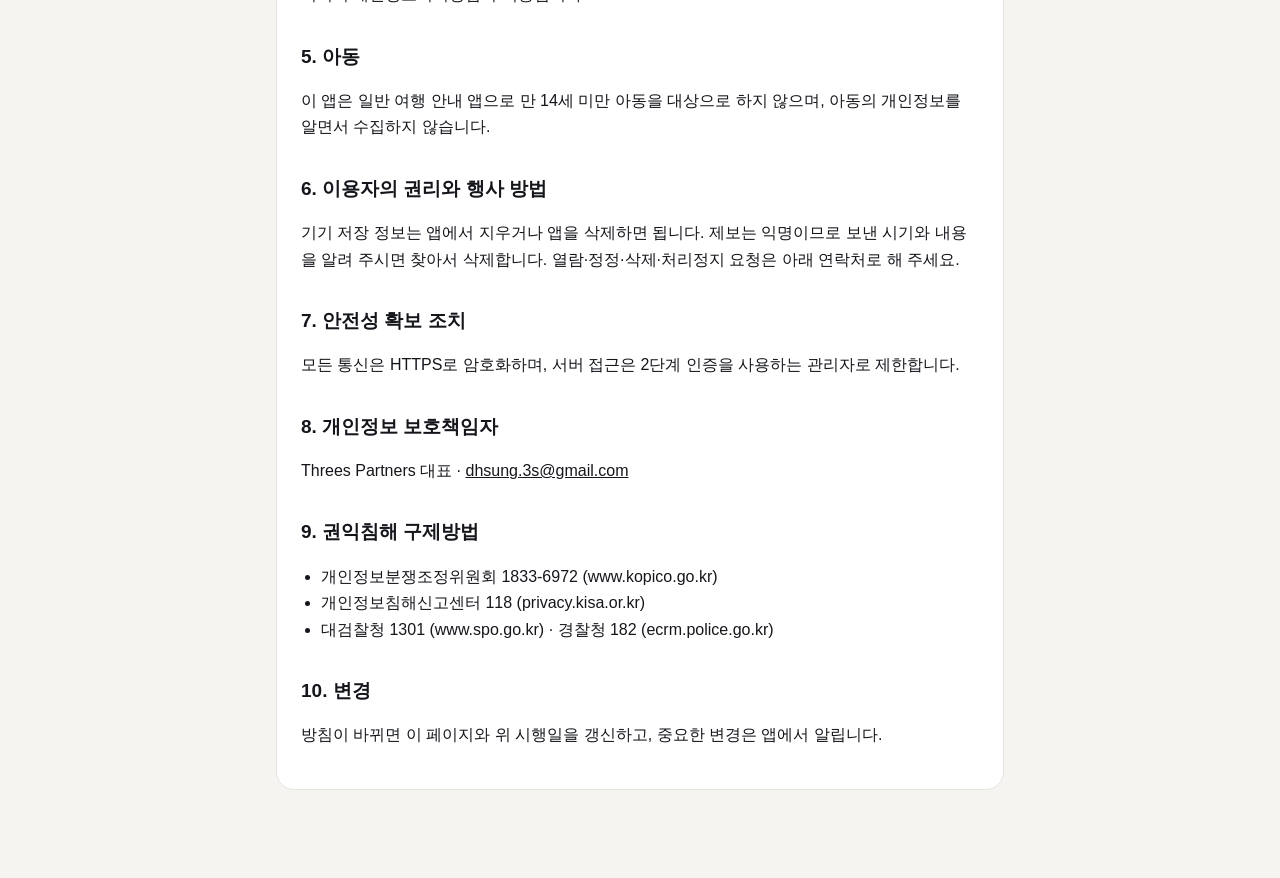
==== commit 52b90a5f: "Add files via upload" ====
--- a/privacy/index.html
+++ b/privacy/index.html
@@ -10,7 +10,7 @@
 <body>
 <main>
   <header><img src="../icon.png" alt=""><h1>Privacy Policy<br><span class="muted" style="font-size:20px">개인정보처리방침</span></h1></header>
-  <p class="muted">Korea Easy Go · Threes Partners · Effective 2026-10-25 (version 1.2)</p>
+  <p class="muted">Korea Easy Go · Threes Partners · Effective 2026-10-29 (version 1.3)</p>
   <nav class="lang"><a href="#en">English</a><a href="#ko">한국어</a></nav>
 
   <!-- ─────────────────────────── English ─────────────────────────── -->
@@ -18,12 +18,12 @@
     <h2>Summary</h2>
     <ul>
       <li>No sign-up, no account, no advertising, no analytics or tracking. Location is used only if you tap “Near me”, and only on your phone.</li>
-      <li>What you save in the app (hotel address, saved places, checklist, saved flights, settings) stays <strong>on your phone</strong>.</li>
-      <li>Only four things reach our server: requests for updated guide data, flight look-ups, hotel address searches you start, and reports you choose to send.</li>
+      <li>What you save in the app (hotel address, saved places, saved tourist attractions, checklist, saved flights, settings) stays <strong>on your phone</strong>.</li>
+      <li>Only six things reach our server: requests for updated guide data, tourist attraction information, restaurant and café searches you start, flight look-ups, hotel address searches you start, and reports you choose to send.</li>
     </ul>
 
     <h2>1. Information stored only on your device</h2>
-    <p>Language and season settings, your arrival checklist, saved places (including any hotel address you type), and saved flight numbers.
+    <p>Language and season settings, your arrival checklist, saved places (including any hotel address you type), saved tourist attractions (their name and number), and saved flight numbers.
       They are kept in the app's local storage and are deleted when you uninstall the app. They are not sent to us — except the text you type when you tap “Search address” (see section 2).</p>
     <h3>Location (optional)</h3>
     <p>If you tap “Near me” in Find where to buy, the app asks for your approximate location once to sort nearby stations by distance.
@@ -33,6 +33,8 @@
     <table>
       <tr><th>When</th><th>What is sent</th><th>Why</th><th>How long</th></tr>
       <tr><td>The app checks for updated guide data</td><td>No personal information (a request for the latest data)</td><td>Show current fares, counters and guides</td><td>Not stored</td></tr>
+      <tr><td>You browse tourist attractions</td><td>No personal information (the app language and, if you choose, a district or search word)</td><td>Show Seoul tourist attractions from the Korea Tourism Organization's official TourAPI</td><td>Your request is not stored (the attraction information itself is kept on our server and refreshed daily)</td></tr>
+      <tr><td>You search restaurants or cafés</td><td>The words you type, or the location of the tourist attraction you are looking at (never your own location)</td><td>Find restaurants and cafés with Kakao's local search API. Our server makes the request, so Kakao does not receive your IP address or device information</td><td>Not stored (results are shown and discarded)</td></tr>
       <tr><td>You look up a flight</td><td>Flight number, date, arrival/departure</td><td>Get the status from Incheon International Airport Corporation's official open API</td><td>The flight result (not who asked) is cached for up to 2 days</td></tr>
       <tr><td>You tap “Search address” for your hotel</td><td>The address or building name you typed</td><td>Find the official address with the Ministry of the Interior and Safety's address search service</td><td>Not stored (passed on and discarded)</td></tr>
       <tr><td>You send a report ("Report wrong info")</td><td>The item you report, your message, the app language</td><td>Check and correct guide information</td><td>Up to 1 year, then deleted</td></tr>
@@ -45,11 +47,12 @@
       <li><strong>Supabase, Inc.</strong> — server and database hosting (data stored in the Seoul, Korea region).</li>
       <li><strong>Incheon International Airport Corporation</strong> (Korea Public Data Portal) — receives only the flight number and date for flight look-ups.</li>
       <li><strong>Ministry of the Interior and Safety</strong> (road-name address service, juso.go.kr) — receives only the address text you search for.</li>
+      <li><strong>Kakao Corp.</strong> (Kakao Local API) — receives only the restaurant/café search words or the attraction's location, from our server.</li>
     </ul>
     <p>We do not sell or share your information with anyone else.</p>
 
     <h2>4. Opening other apps</h2>
-    <p>When you tap "Open in NAVER Map" or "Open in Google Maps", the place name is passed to that app or website. Their own privacy policies apply from then on.</p>
+    <p>When you tap a NAVER Map button (view a place, or directions by public transport, walking or car), the place name and its location are passed to the NAVER Map app. Your starting point is left to NAVER Map — the app does not send your location. If NAVER Map is not installed, its page in the app store opens. NAVER's own privacy policy applies from then on.</p>
 
     <h2>5. Children</h2>
     <p>The app is a general travel guide and is not directed at children under 14. It does not knowingly collect children's information.</p>
@@ -73,12 +76,12 @@
     <h2>요약</h2>
     <ul>
       <li>회원가입·계정·광고·이용 분석/추적이 없습니다. 위치는 '내 주변'을 누를 때만, 휴대폰 안에서만 사용합니다.</li>
-      <li>앱에 저장한 내용(숙소 주소, 저장한 장소, 체크리스트, 저장한 항공편, 설정)은 <strong>휴대폰에만</strong> 보관됩니다.</li>
-      <li>서버로 전송되는 것은 안내 정보 갱신 요청, 항공편 조회, 이용자가 시작한 숙소 주소 검색, 이용자가 직접 보내는 정보 제보 네 가지뿐입니다.</li>
+      <li>앱에 저장한 내용(숙소 주소, 저장한 장소, 저장한 관광지, 체크리스트, 저장한 항공편, 설정)은 <strong>휴대폰에만</strong> 보관됩니다.</li>
+      <li>서버로 전송되는 것은 안내 정보 갱신 요청, 관광지 정보 조회, 이용자가 시작한 음식점·카페 검색, 항공편 조회, 이용자가 시작한 숙소 주소 검색, 이용자가 직접 보내는 정보 제보 여섯 가지뿐입니다.</li>
     </ul>
 
     <h2>1. 기기에만 저장되는 정보</h2>
-    <p>언어·계절 설정, 도착 체크리스트, 저장한 장소(입력한 숙소 주소 포함), 저장한 항공편 번호. 앱 내부 저장소에만 보관되며 앱을 삭제하면 함께 삭제됩니다. 회사로 전송되지 않습니다 — 단, '주소 검색'을 누를 때 입력한 검색어는 예외입니다(2항 참고).</p>
+    <p>언어·계절 설정, 도착 체크리스트, 저장한 장소(입력한 숙소 주소 포함), 저장한 관광지(이름·번호), 저장한 항공편 번호. 앱 내부 저장소에만 보관되며 앱을 삭제하면 함께 삭제됩니다. 회사로 전송되지 않습니다 — 단, '주소 검색'을 누를 때 입력한 검색어는 예외입니다(2항 참고).</p>
     <h3>위치정보 (선택)</h3>
     <p>'구매처 찾기'에서 '내 주변'을 누르면 가까운 역을 거리순으로 보여 주기 위해 대략적인 위치를 한 번 요청합니다.
       위치는 그 순간 휴대폰 안에서만 쓰이며 저장하거나 회사·제3자에게 전송하지 않습니다. 거부해도 역 이름으로 검색할 수 있습니다.</p>
@@ -87,6 +90,8 @@
     <table>
       <tr><th>언제</th><th>전송 항목</th><th>목적</th><th>보유기간</th></tr>
       <tr><td>앱이 안내 정보 갱신을 확인할 때</td><td>개인정보 없음(최신 정보 요청)</td><td>최신 요금·카운터·안내 제공</td><td>저장하지 않음</td></tr>
+      <tr><td>관광지를 볼 때</td><td>개인정보 없음(앱 언어, 선택한 경우 구 이름·검색어)</td><td>한국관광공사 공식 TourAPI의 서울 관광지 정보 제공</td><td>요청은 저장하지 않음(관광지 정보 자체는 서버에 보관, 매일 갱신)</td></tr>
+      <tr><td>음식점·카페를 검색할 때</td><td>입력한 검색어, 또는 보고 있는 관광지의 위치(이용자 위치 아님)</td><td>카카오 로컬 검색 API로 음식점·카페 검색. 요청은 회사 서버가 보내므로 카카오는 이용자의 IP 주소·기기 정보를 받지 않음</td><td>저장하지 않음(화면에 보여 준 뒤 폐기)</td></tr>
       <tr><td>항공편을 조회할 때</td><td>편명, 날짜, 도착/출발 구분</td><td>인천국제공항공사 공식 공공데이터 API로 운항 정보 조회</td><td>조회 결과(조회한 사람 정보 아님)를 최대 2일 임시 저장</td></tr>
       <tr><td>숙소 '주소 검색'을 누를 때</td><td>입력한 주소 또는 건물 이름</td><td>행정안전부 도로명주소 검색 서비스로 공식 주소 확인</td><td>저장하지 않음(전달 후 폐기)</td></tr>
       <tr><td>정보 제보를 보낼 때</td><td>제보 대상 항목, 제보 내용, 앱 언어</td><td>안내 정보 확인·수정</td><td>최대 1년 보관 후 파기</td></tr>
@@ -99,11 +104,12 @@
       <li><strong>Supabase, Inc.</strong> — 서버·데이터베이스 호스팅 (데이터 저장 위치: 대한민국 서울 리전)</li>
       <li><strong>인천국제공항공사</strong>(공공데이터포털) — 항공편 조회 시 편명·날짜만 전달</li>
       <li><strong>행정안전부</strong>(도로명주소 서비스, juso.go.kr) — 주소 검색 시 검색어만 전달</li>
+      <li><strong>㈜카카오</strong>(카카오 로컬 API) — 음식점·카페 검색 시 검색어 또는 관광지 위치만 회사 서버를 통해 전달</li>
     </ul>
     <p>그 외 제3자에게 판매하거나 제공하지 않습니다.</p>
 
     <h2>4. 다른 앱 열기</h2>
-    <p>"네이버 지도에서 열기", "Google 지도로 열기"를 누르면 장소 이름이 해당 앱·웹사이트로 전달되며, 이후에는 해당 서비스의 개인정보처리방침이 적용됩니다.</p>
+    <p>네이버 지도 버튼(장소 보기, 대중교통·도보·자동차 길찾기)을 누르면 장소 이름과 위치가 네이버 지도 앱으로 전달됩니다. 출발지는 네이버 지도가 정하며 앱은 이용자 위치를 보내지 않습니다. 네이버 지도가 설치되어 있지 않으면 앱 스토어의 네이버 지도 페이지가 열립니다. 이후에는 네이버의 개인정보처리방침이 적용됩니다.</p>
 
     <h2>5. 아동</h2>
     <p>이 앱은 일반 여행 안내 앱으로 만 14세 미만 아동을 대상으로 하지 않으며, 아동의 개인정보를 알면서 수집하지 않습니다.</p>
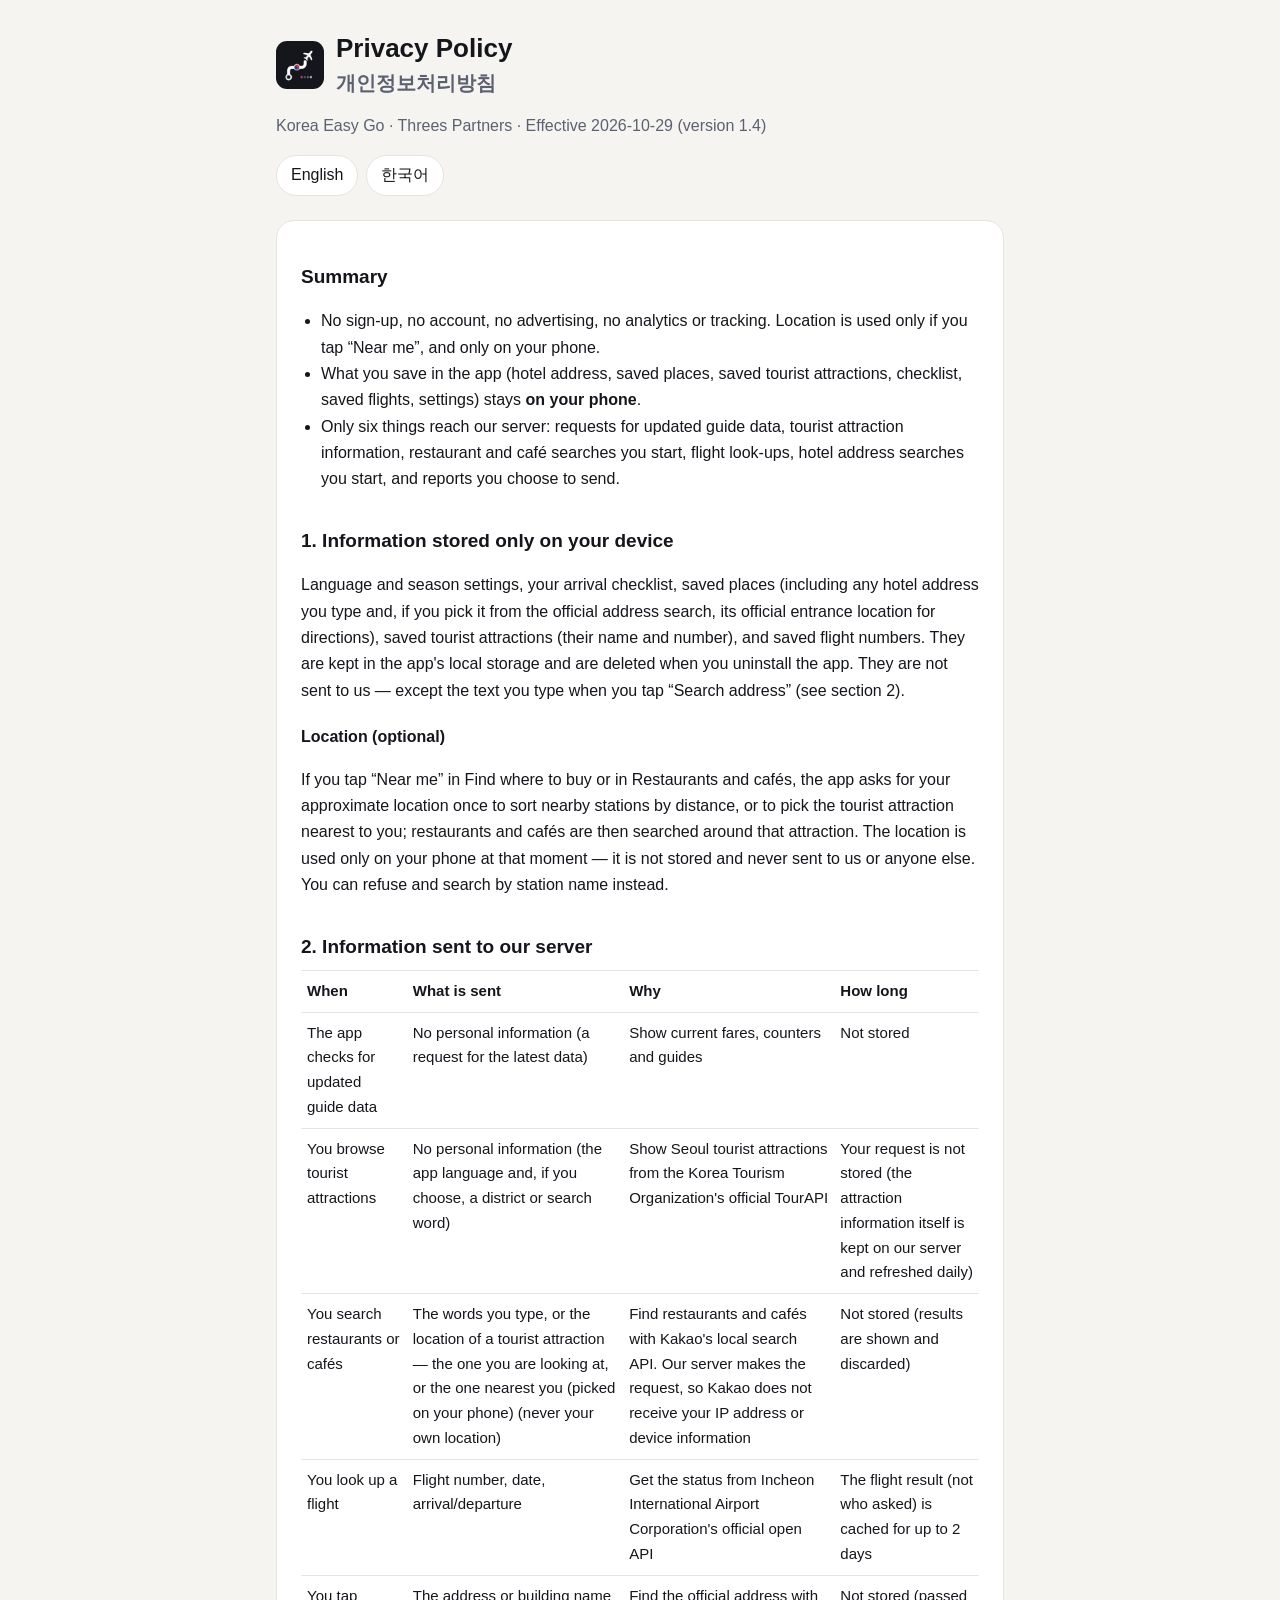
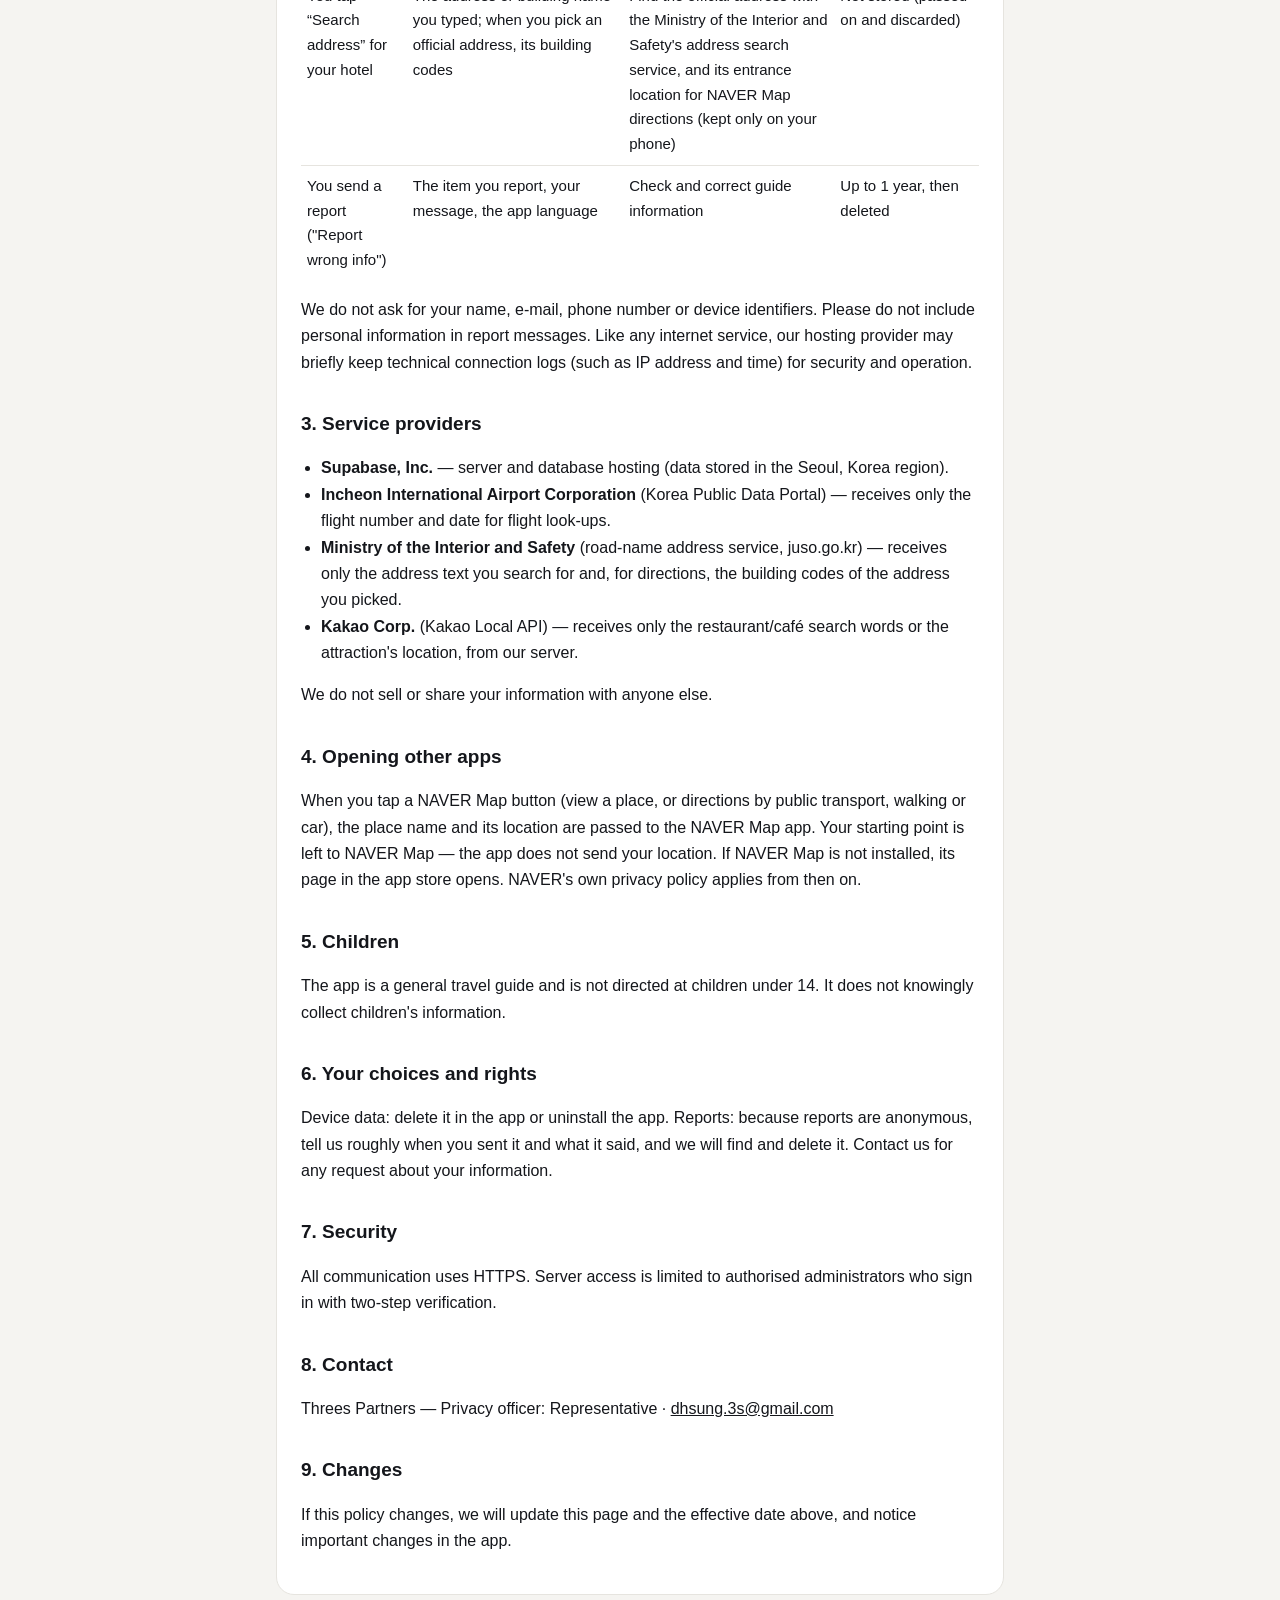
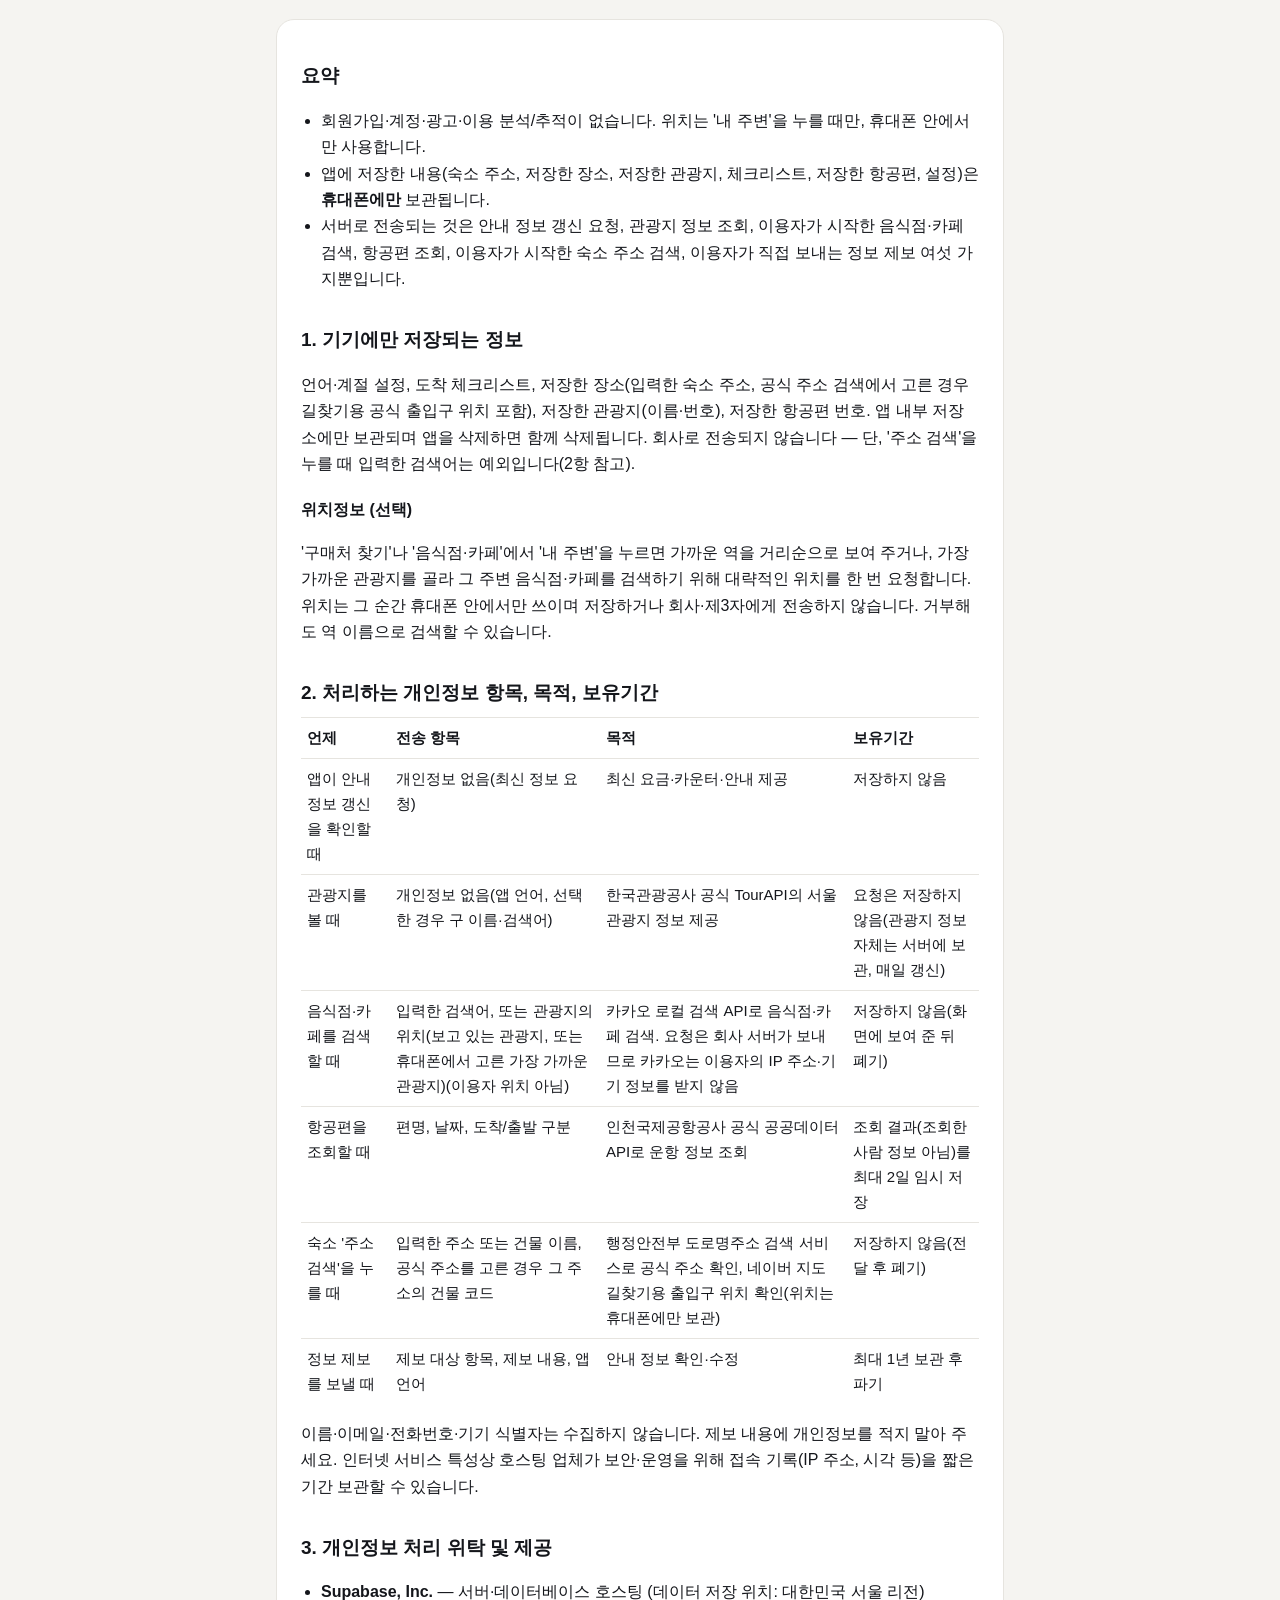
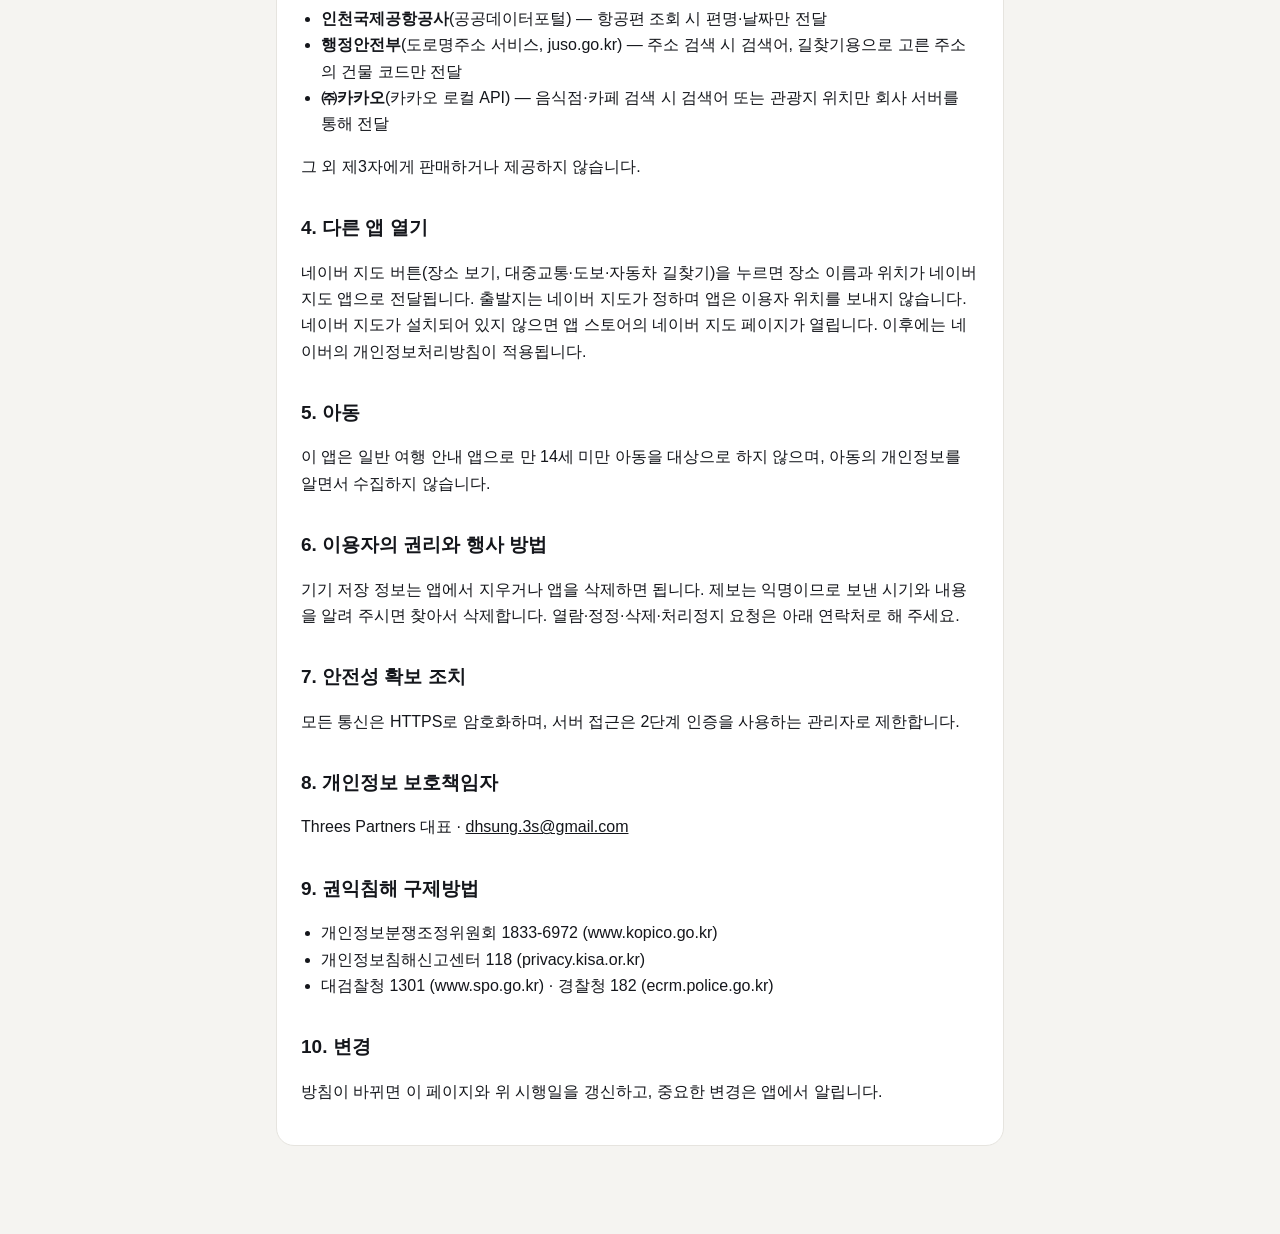
==== commit f7a27e54: "Add files via upload" ====
--- a/privacy/index.html
+++ b/privacy/index.html
@@ -10,7 +10,7 @@
 <body>
 <main>
   <header><img src="../icon.png" alt=""><h1>Privacy Policy<br><span class="muted" style="font-size:20px">개인정보처리방침</span></h1></header>
-  <p class="muted">Korea Easy Go · Threes Partners · Effective 2026-10-29 (version 1.3)</p>
+  <p class="muted">Korea Easy Go · Threes Partners · Effective 2026-10-29 (version 1.4)</p>
   <nav class="lang"><a href="#en">English</a><a href="#ko">한국어</a></nav>
 
   <!-- ─────────────────────────── English ─────────────────────────── -->
@@ -23,10 +23,10 @@
     </ul>
 
     <h2>1. Information stored only on your device</h2>
-    <p>Language and season settings, your arrival checklist, saved places (including any hotel address you type), saved tourist attractions (their name and number), and saved flight numbers.
+    <p>Language and season settings, your arrival checklist, saved places (including any hotel address you type and, if you pick it from the official address search, its official entrance location for directions), saved tourist attractions (their name and number), and saved flight numbers.
       They are kept in the app's local storage and are deleted when you uninstall the app. They are not sent to us — except the text you type when you tap “Search address” (see section 2).</p>
     <h3>Location (optional)</h3>
-    <p>If you tap “Near me” in Find where to buy, the app asks for your approximate location once to sort nearby stations by distance.
+    <p>If you tap “Near me” in Find where to buy or in Restaurants and cafés, the app asks for your approximate location once to sort nearby stations by distance, or to pick the tourist attraction nearest to you; restaurants and cafés are then searched around that attraction.
       The location is used only on your phone at that moment — it is not stored and never sent to us or anyone else. You can refuse and search by station name instead.</p>
 
     <h2>2. Information sent to our server</h2>
@@ -34,9 +34,9 @@
       <tr><th>When</th><th>What is sent</th><th>Why</th><th>How long</th></tr>
       <tr><td>The app checks for updated guide data</td><td>No personal information (a request for the latest data)</td><td>Show current fares, counters and guides</td><td>Not stored</td></tr>
       <tr><td>You browse tourist attractions</td><td>No personal information (the app language and, if you choose, a district or search word)</td><td>Show Seoul tourist attractions from the Korea Tourism Organization's official TourAPI</td><td>Your request is not stored (the attraction information itself is kept on our server and refreshed daily)</td></tr>
-      <tr><td>You search restaurants or cafés</td><td>The words you type, or the location of the tourist attraction you are looking at (never your own location)</td><td>Find restaurants and cafés with Kakao's local search API. Our server makes the request, so Kakao does not receive your IP address or device information</td><td>Not stored (results are shown and discarded)</td></tr>
+      <tr><td>You search restaurants or cafés</td><td>The words you type, or the location of a tourist attraction — the one you are looking at, or the one nearest you (picked on your phone) (never your own location)</td><td>Find restaurants and cafés with Kakao's local search API. Our server makes the request, so Kakao does not receive your IP address or device information</td><td>Not stored (results are shown and discarded)</td></tr>
       <tr><td>You look up a flight</td><td>Flight number, date, arrival/departure</td><td>Get the status from Incheon International Airport Corporation's official open API</td><td>The flight result (not who asked) is cached for up to 2 days</td></tr>
-      <tr><td>You tap “Search address” for your hotel</td><td>The address or building name you typed</td><td>Find the official address with the Ministry of the Interior and Safety's address search service</td><td>Not stored (passed on and discarded)</td></tr>
+      <tr><td>You tap “Search address” for your hotel</td><td>The address or building name you typed; when you pick an official address, its building codes</td><td>Find the official address with the Ministry of the Interior and Safety's address search service, and its entrance location for NAVER Map directions (kept only on your phone)</td><td>Not stored (passed on and discarded)</td></tr>
       <tr><td>You send a report ("Report wrong info")</td><td>The item you report, your message, the app language</td><td>Check and correct guide information</td><td>Up to 1 year, then deleted</td></tr>
     </table>
     <p>We do not ask for your name, e-mail, phone number or device identifiers. Please do not include personal information in report messages.
@@ -46,7 +46,7 @@
     <ul>
       <li><strong>Supabase, Inc.</strong> — server and database hosting (data stored in the Seoul, Korea region).</li>
       <li><strong>Incheon International Airport Corporation</strong> (Korea Public Data Portal) — receives only the flight number and date for flight look-ups.</li>
-      <li><strong>Ministry of the Interior and Safety</strong> (road-name address service, juso.go.kr) — receives only the address text you search for.</li>
+      <li><strong>Ministry of the Interior and Safety</strong> (road-name address service, juso.go.kr) — receives only the address text you search for and, for directions, the building codes of the address you picked.</li>
       <li><strong>Kakao Corp.</strong> (Kakao Local API) — receives only the restaurant/café search words or the attraction's location, from our server.</li>
     </ul>
     <p>We do not sell or share your information with anyone else.</p>
@@ -81,9 +81,9 @@
     </ul>
 
     <h2>1. 기기에만 저장되는 정보</h2>
-    <p>언어·계절 설정, 도착 체크리스트, 저장한 장소(입력한 숙소 주소 포함), 저장한 관광지(이름·번호), 저장한 항공편 번호. 앱 내부 저장소에만 보관되며 앱을 삭제하면 함께 삭제됩니다. 회사로 전송되지 않습니다 — 단, '주소 검색'을 누를 때 입력한 검색어는 예외입니다(2항 참고).</p>
+    <p>언어·계절 설정, 도착 체크리스트, 저장한 장소(입력한 숙소 주소, 공식 주소 검색에서 고른 경우 길찾기용 공식 출입구 위치 포함), 저장한 관광지(이름·번호), 저장한 항공편 번호. 앱 내부 저장소에만 보관되며 앱을 삭제하면 함께 삭제됩니다. 회사로 전송되지 않습니다 — 단, '주소 검색'을 누를 때 입력한 검색어는 예외입니다(2항 참고).</p>
     <h3>위치정보 (선택)</h3>
-    <p>'구매처 찾기'에서 '내 주변'을 누르면 가까운 역을 거리순으로 보여 주기 위해 대략적인 위치를 한 번 요청합니다.
+    <p>'구매처 찾기'나 '음식점·카페'에서 '내 주변'을 누르면 가까운 역을 거리순으로 보여 주거나, 가장 가까운 관광지를 골라 그 주변 음식점·카페를 검색하기 위해 대략적인 위치를 한 번 요청합니다.
       위치는 그 순간 휴대폰 안에서만 쓰이며 저장하거나 회사·제3자에게 전송하지 않습니다. 거부해도 역 이름으로 검색할 수 있습니다.</p>
 
     <h2>2. 처리하는 개인정보 항목, 목적, 보유기간</h2>
@@ -91,9 +91,9 @@
       <tr><th>언제</th><th>전송 항목</th><th>목적</th><th>보유기간</th></tr>
       <tr><td>앱이 안내 정보 갱신을 확인할 때</td><td>개인정보 없음(최신 정보 요청)</td><td>최신 요금·카운터·안내 제공</td><td>저장하지 않음</td></tr>
       <tr><td>관광지를 볼 때</td><td>개인정보 없음(앱 언어, 선택한 경우 구 이름·검색어)</td><td>한국관광공사 공식 TourAPI의 서울 관광지 정보 제공</td><td>요청은 저장하지 않음(관광지 정보 자체는 서버에 보관, 매일 갱신)</td></tr>
-      <tr><td>음식점·카페를 검색할 때</td><td>입력한 검색어, 또는 보고 있는 관광지의 위치(이용자 위치 아님)</td><td>카카오 로컬 검색 API로 음식점·카페 검색. 요청은 회사 서버가 보내므로 카카오는 이용자의 IP 주소·기기 정보를 받지 않음</td><td>저장하지 않음(화면에 보여 준 뒤 폐기)</td></tr>
+      <tr><td>음식점·카페를 검색할 때</td><td>입력한 검색어, 또는 관광지의 위치(보고 있는 관광지, 또는 휴대폰에서 고른 가장 가까운 관광지)(이용자 위치 아님)</td><td>카카오 로컬 검색 API로 음식점·카페 검색. 요청은 회사 서버가 보내므로 카카오는 이용자의 IP 주소·기기 정보를 받지 않음</td><td>저장하지 않음(화면에 보여 준 뒤 폐기)</td></tr>
       <tr><td>항공편을 조회할 때</td><td>편명, 날짜, 도착/출발 구분</td><td>인천국제공항공사 공식 공공데이터 API로 운항 정보 조회</td><td>조회 결과(조회한 사람 정보 아님)를 최대 2일 임시 저장</td></tr>
-      <tr><td>숙소 '주소 검색'을 누를 때</td><td>입력한 주소 또는 건물 이름</td><td>행정안전부 도로명주소 검색 서비스로 공식 주소 확인</td><td>저장하지 않음(전달 후 폐기)</td></tr>
+      <tr><td>숙소 '주소 검색'을 누를 때</td><td>입력한 주소 또는 건물 이름, 공식 주소를 고른 경우 그 주소의 건물 코드</td><td>행정안전부 도로명주소 검색 서비스로 공식 주소 확인, 네이버 지도 길찾기용 출입구 위치 확인(위치는 휴대폰에만 보관)</td><td>저장하지 않음(전달 후 폐기)</td></tr>
       <tr><td>정보 제보를 보낼 때</td><td>제보 대상 항목, 제보 내용, 앱 언어</td><td>안내 정보 확인·수정</td><td>최대 1년 보관 후 파기</td></tr>
     </table>
     <p>이름·이메일·전화번호·기기 식별자는 수집하지 않습니다. 제보 내용에 개인정보를 적지 말아 주세요.
@@ -103,7 +103,7 @@
     <ul>
       <li><strong>Supabase, Inc.</strong> — 서버·데이터베이스 호스팅 (데이터 저장 위치: 대한민국 서울 리전)</li>
       <li><strong>인천국제공항공사</strong>(공공데이터포털) — 항공편 조회 시 편명·날짜만 전달</li>
-      <li><strong>행정안전부</strong>(도로명주소 서비스, juso.go.kr) — 주소 검색 시 검색어만 전달</li>
+      <li><strong>행정안전부</strong>(도로명주소 서비스, juso.go.kr) — 주소 검색 시 검색어, 길찾기용으로 고른 주소의 건물 코드만 전달</li>
       <li><strong>㈜카카오</strong>(카카오 로컬 API) — 음식점·카페 검색 시 검색어 또는 관광지 위치만 회사 서버를 통해 전달</li>
     </ul>
     <p>그 외 제3자에게 판매하거나 제공하지 않습니다.</p>
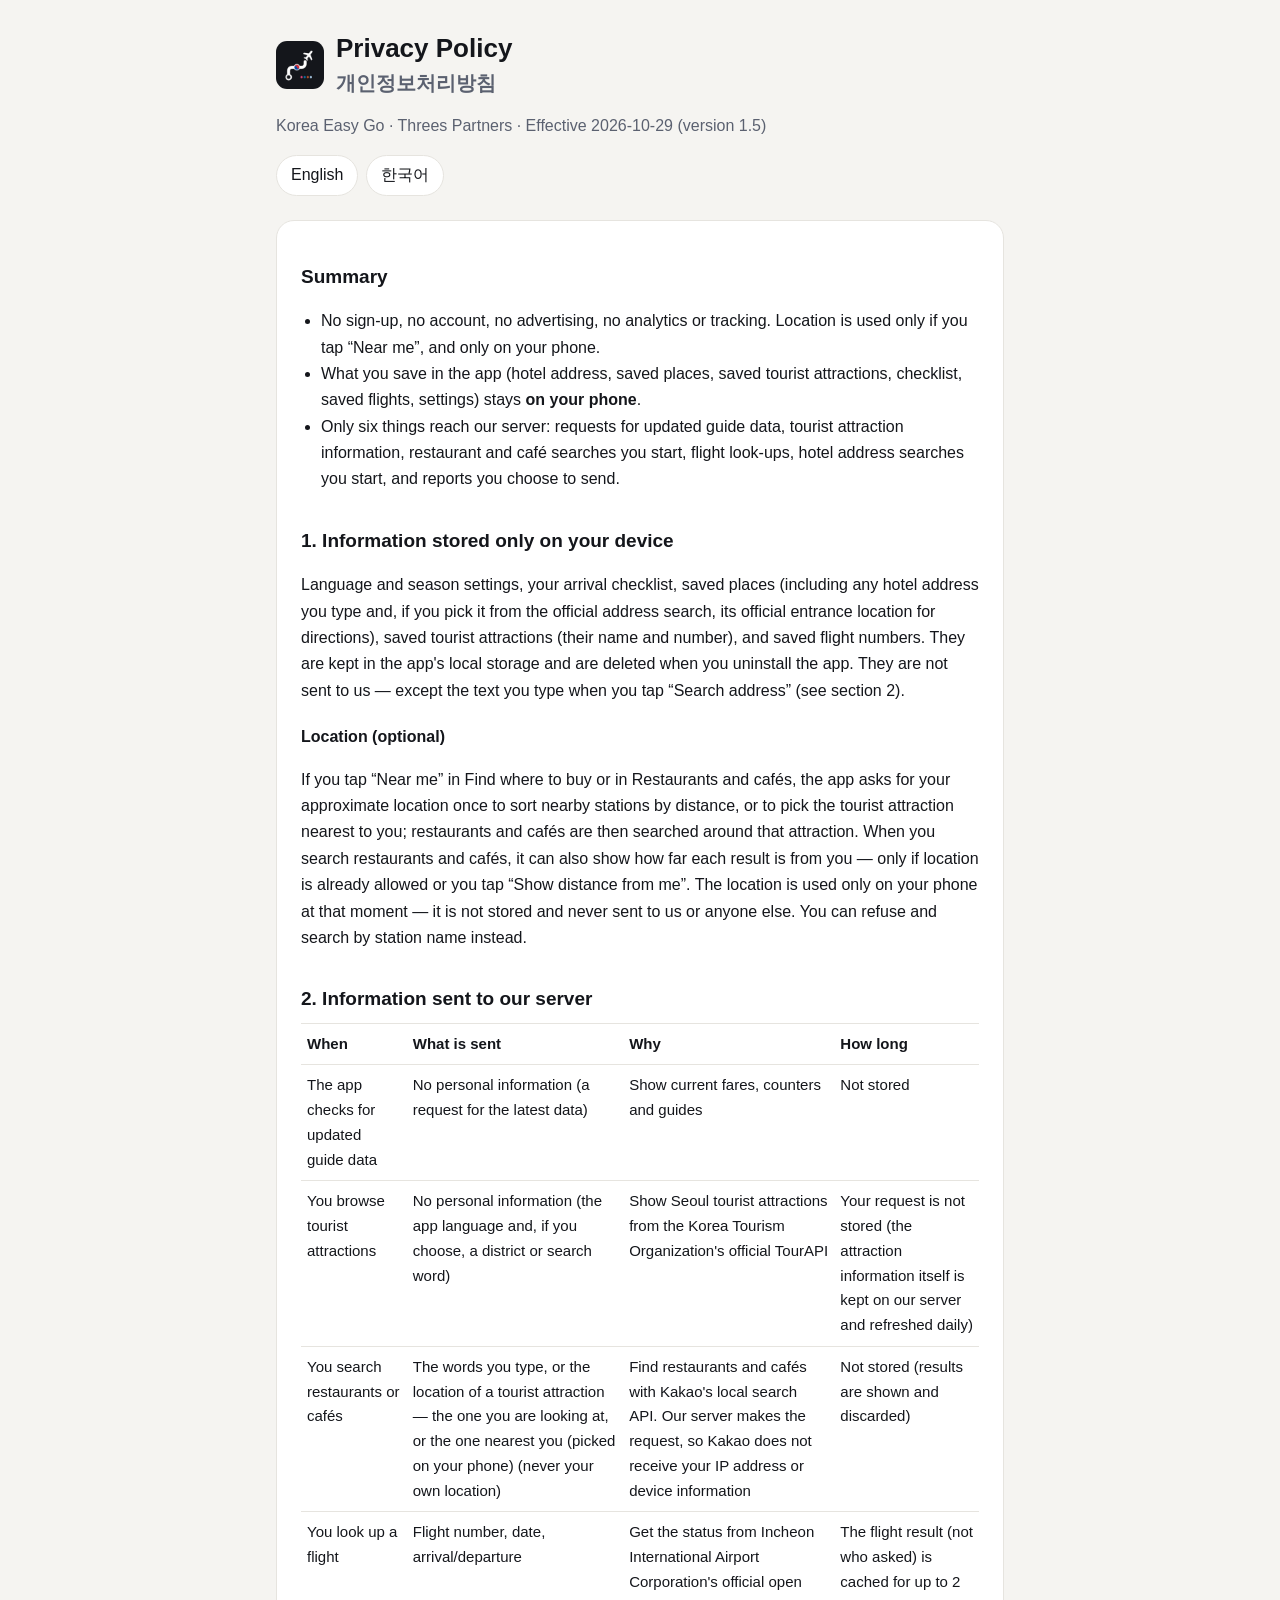
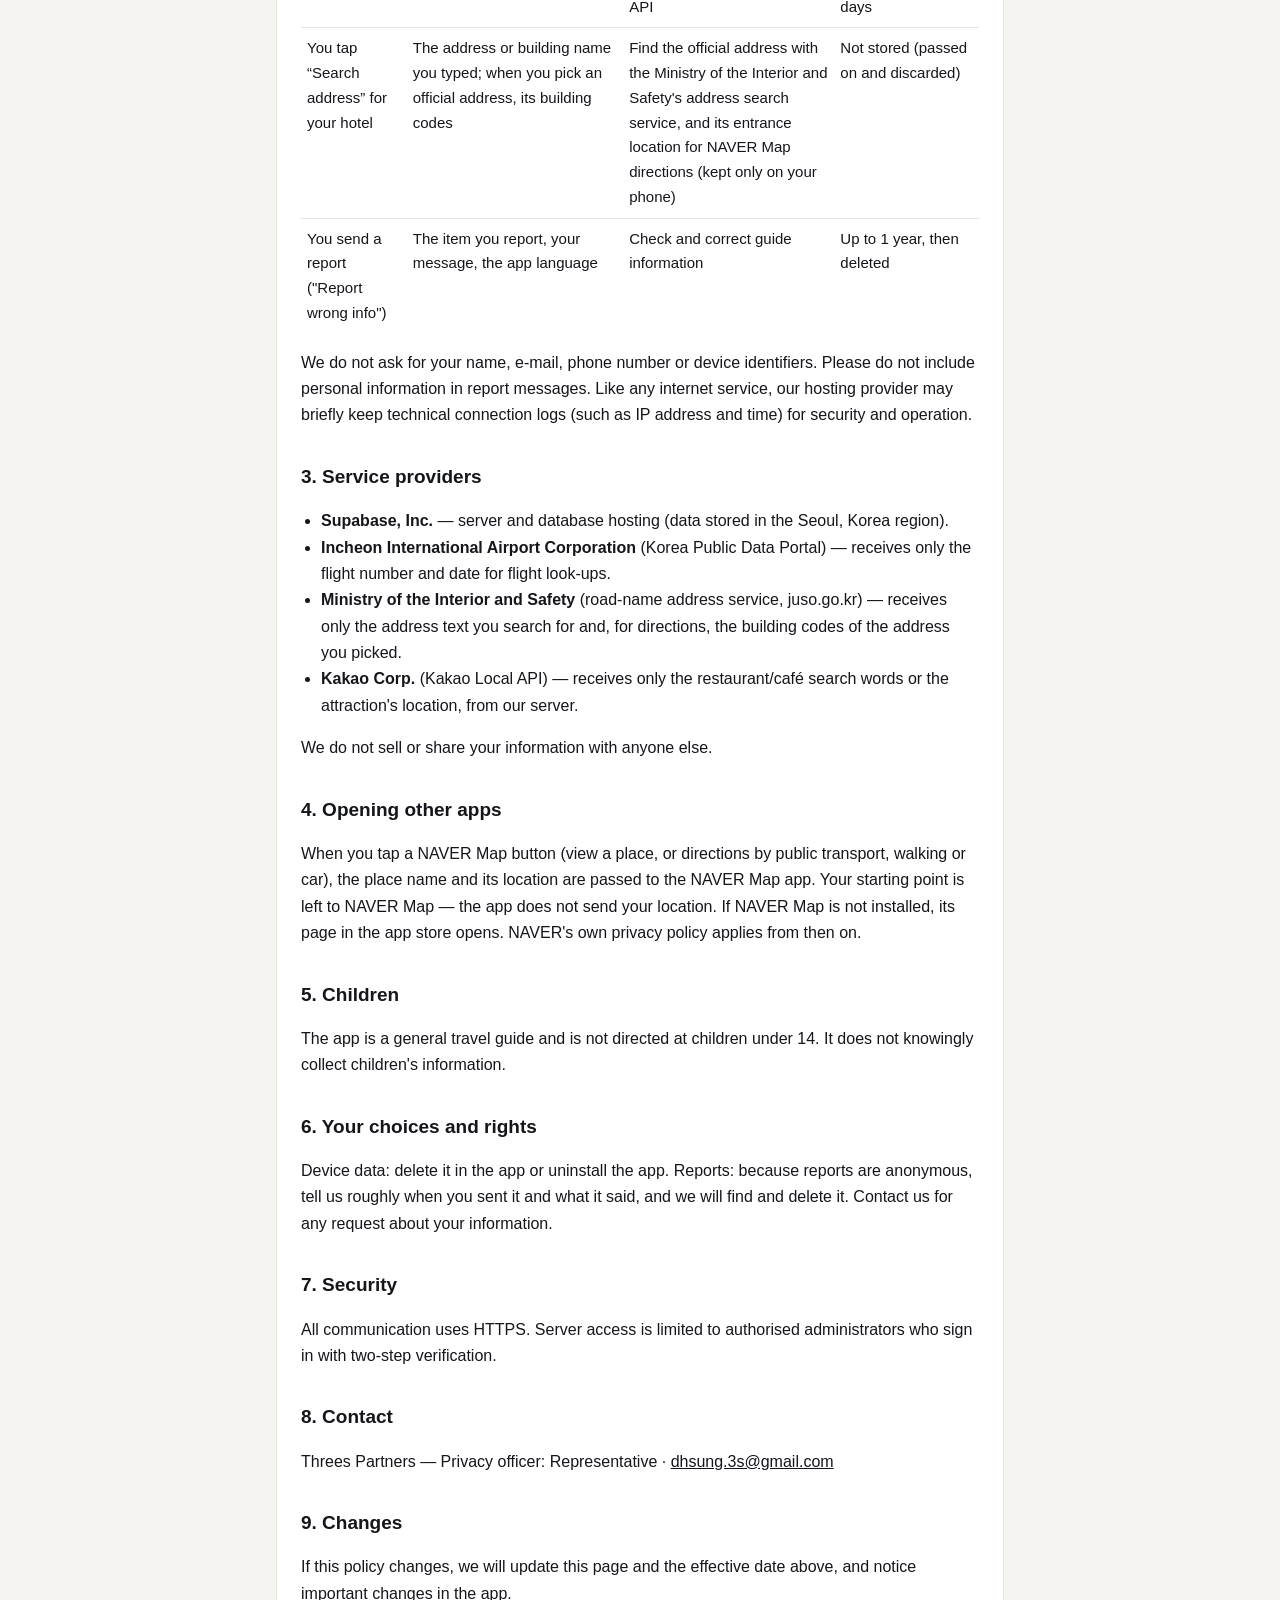
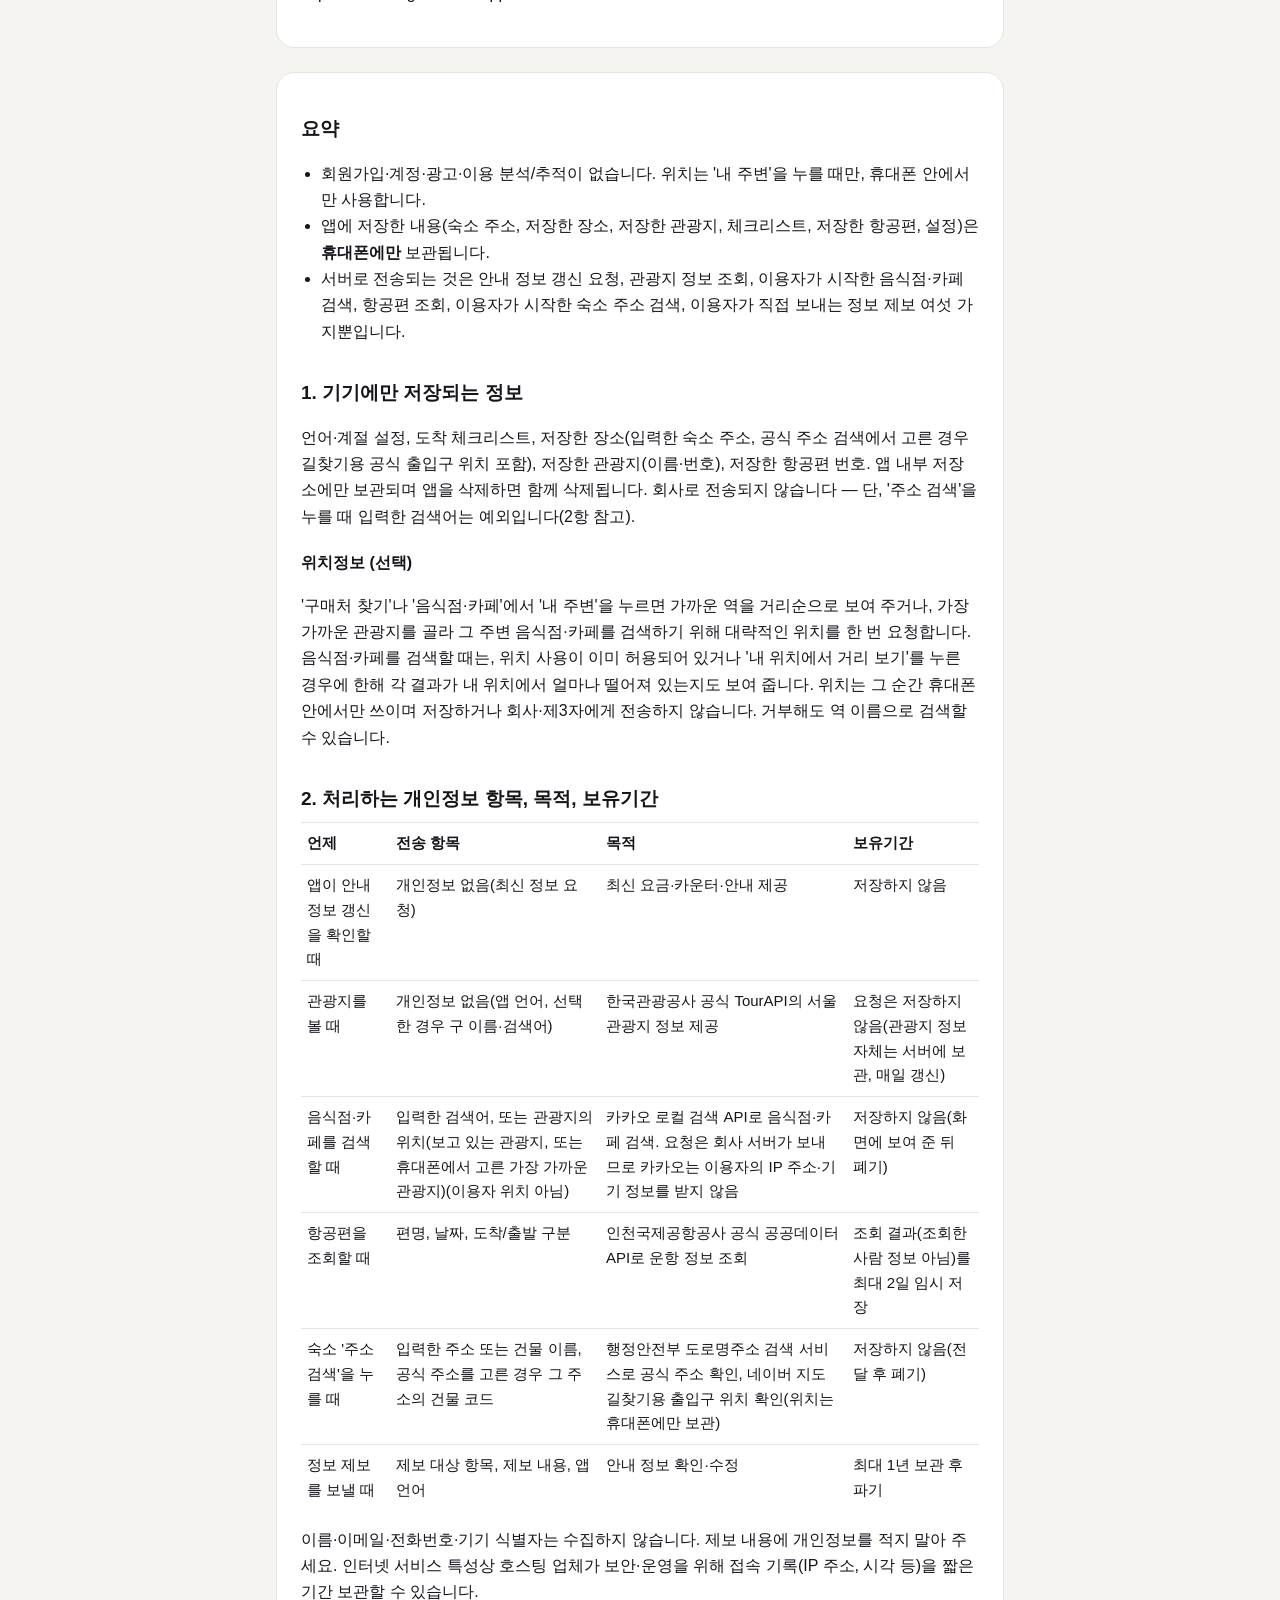
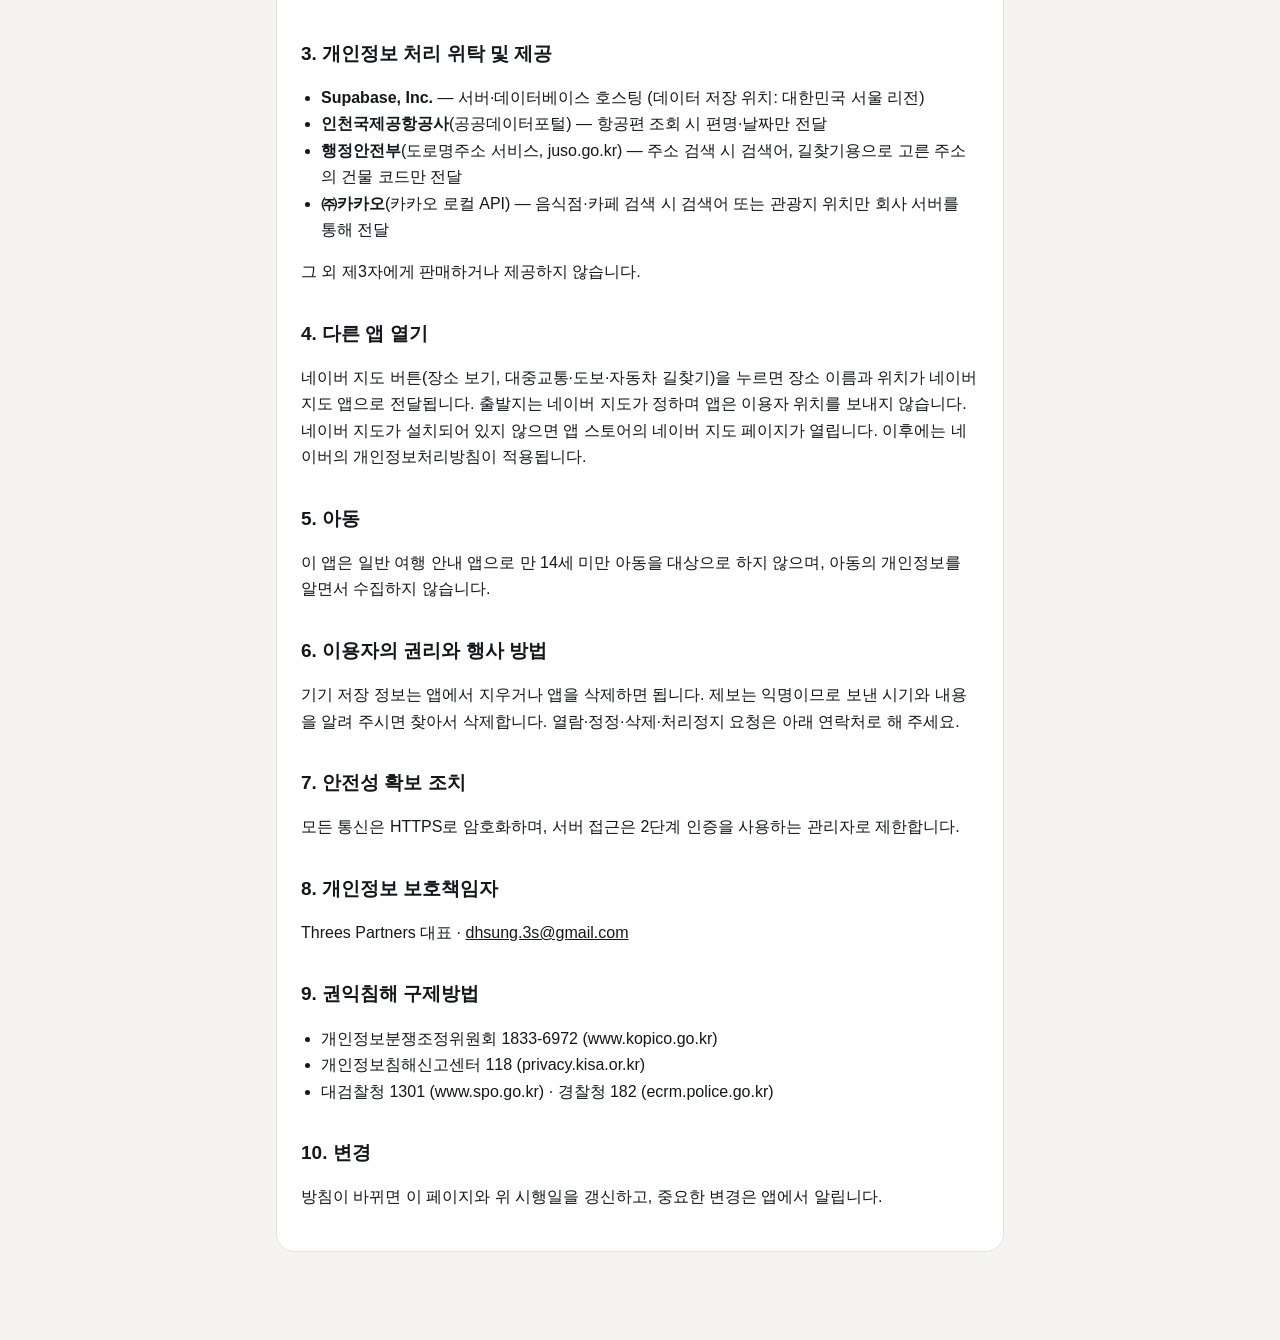
==== commit 1df9bc1c: "Add files via upload" ====
--- a/privacy/index.html
+++ b/privacy/index.html
@@ -10,7 +10,7 @@
 <body>
 <main>
   <header><img src="../icon.png" alt=""><h1>Privacy Policy<br><span class="muted" style="font-size:20px">개인정보처리방침</span></h1></header>
-  <p class="muted">Korea Easy Go · Threes Partners · Effective 2026-10-29 (version 1.4)</p>
+  <p class="muted">Korea Easy Go · Threes Partners · Effective 2026-10-29 (version 1.5)</p>
   <nav class="lang"><a href="#en">English</a><a href="#ko">한국어</a></nav>
 
   <!-- ─────────────────────────── English ─────────────────────────── -->
@@ -26,7 +26,7 @@
     <p>Language and season settings, your arrival checklist, saved places (including any hotel address you type and, if you pick it from the official address search, its official entrance location for directions), saved tourist attractions (their name and number), and saved flight numbers.
       They are kept in the app's local storage and are deleted when you uninstall the app. They are not sent to us — except the text you type when you tap “Search address” (see section 2).</p>
     <h3>Location (optional)</h3>
-    <p>If you tap “Near me” in Find where to buy or in Restaurants and cafés, the app asks for your approximate location once to sort nearby stations by distance, or to pick the tourist attraction nearest to you; restaurants and cafés are then searched around that attraction.
+    <p>If you tap “Near me” in Find where to buy or in Restaurants and cafés, the app asks for your approximate location once to sort nearby stations by distance, or to pick the tourist attraction nearest to you; restaurants and cafés are then searched around that attraction. When you search restaurants and cafés, it can also show how far each result is from you — only if location is already allowed or you tap “Show distance from me”.
       The location is used only on your phone at that moment — it is not stored and never sent to us or anyone else. You can refuse and search by station name instead.</p>
 
     <h2>2. Information sent to our server</h2>
@@ -83,7 +83,7 @@
     <h2>1. 기기에만 저장되는 정보</h2>
     <p>언어·계절 설정, 도착 체크리스트, 저장한 장소(입력한 숙소 주소, 공식 주소 검색에서 고른 경우 길찾기용 공식 출입구 위치 포함), 저장한 관광지(이름·번호), 저장한 항공편 번호. 앱 내부 저장소에만 보관되며 앱을 삭제하면 함께 삭제됩니다. 회사로 전송되지 않습니다 — 단, '주소 검색'을 누를 때 입력한 검색어는 예외입니다(2항 참고).</p>
     <h3>위치정보 (선택)</h3>
-    <p>'구매처 찾기'나 '음식점·카페'에서 '내 주변'을 누르면 가까운 역을 거리순으로 보여 주거나, 가장 가까운 관광지를 골라 그 주변 음식점·카페를 검색하기 위해 대략적인 위치를 한 번 요청합니다.
+    <p>'구매처 찾기'나 '음식점·카페'에서 '내 주변'을 누르면 가까운 역을 거리순으로 보여 주거나, 가장 가까운 관광지를 골라 그 주변 음식점·카페를 검색하기 위해 대략적인 위치를 한 번 요청합니다. 음식점·카페를 검색할 때는, 위치 사용이 이미 허용되어 있거나 '내 위치에서 거리 보기'를 누른 경우에 한해 각 결과가 내 위치에서 얼마나 떨어져 있는지도 보여 줍니다.
       위치는 그 순간 휴대폰 안에서만 쓰이며 저장하거나 회사·제3자에게 전송하지 않습니다. 거부해도 역 이름으로 검색할 수 있습니다.</p>
 
     <h2>2. 처리하는 개인정보 항목, 목적, 보유기간</h2>
